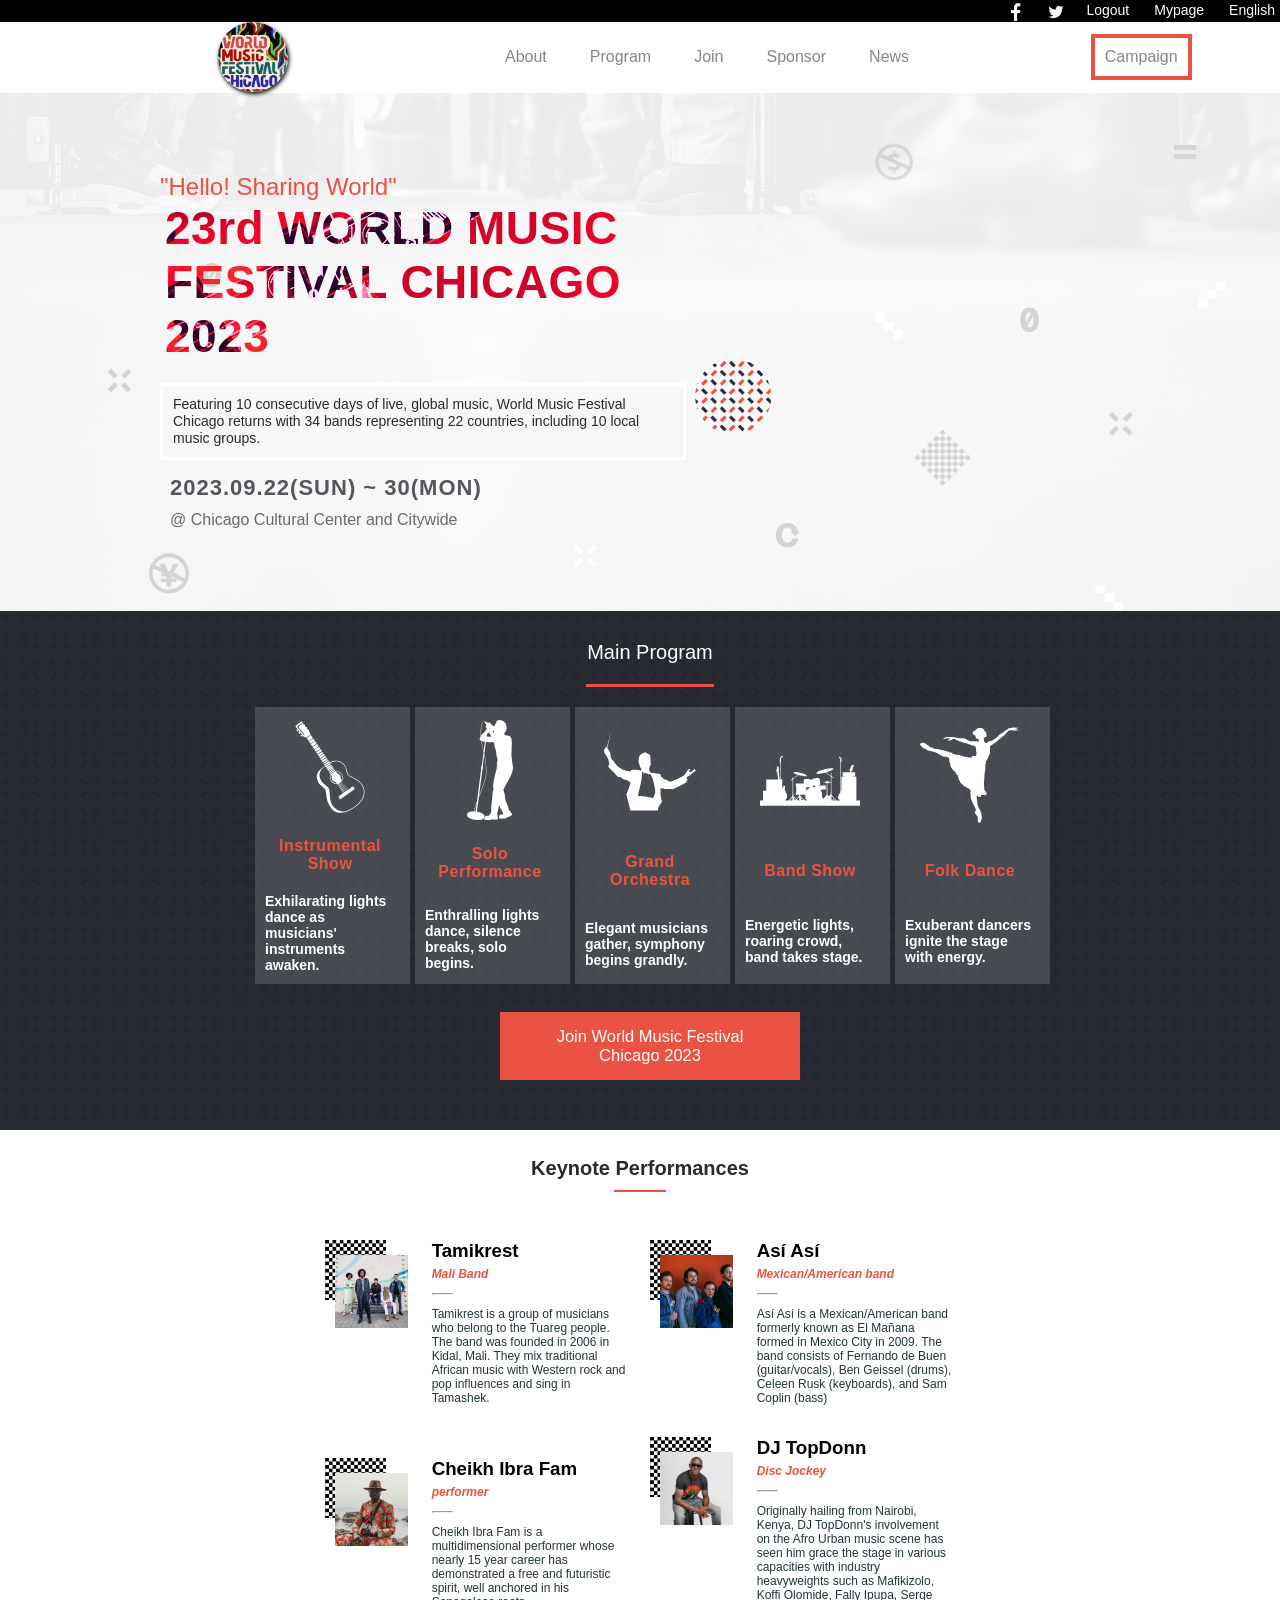
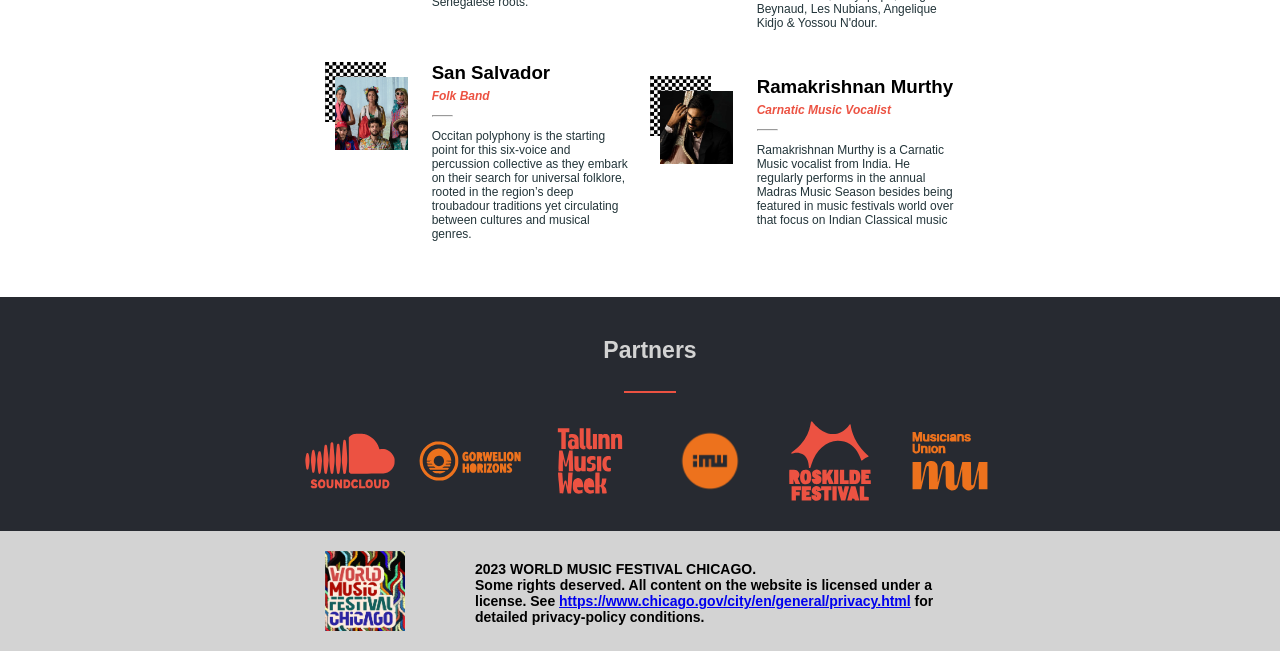
==== index.html @ 0992f4e1 "Update index.html" ====
<!DOCTYPE html>
<html>
<head>
    <meta charset='utf-8'>
    <meta http-equiv='X-UA-Compatible' content='IE=edge'>
    <title>WORLD MUSIC FESTIVAL CHICAGO 2023</title>
    <meta name='viewport' content='width=device-width, initial-scale=1'>
    <link rel = "icon" href ="./images/logo.png" type = "image/x-icon">
    <link rel='stylesheet' type='text/css' media='screen' href='styles/home-styles.css'>
    <link rel='stylesheet' type='text/css' media='screen' href='styles/desktop-styles.css'>
    <link rel="preconnect" href="https://fonts.googleapis.com">
    <link rel="preconnect" href="https://fonts.gstatic.com" crossorigin>
    <link href="https://fonts.googleapis.com/css2?family=Inter:wght@400;500;600;700;800&display=swap" rel="stylesheet">
    <link href="https://fonts.cdnfonts.com/css/cocogoose" rel="stylesheet">
</head>
<body>
    <header class="nav-container">
        <img src="./images/mobile_menu.png" class="nav-icon" alt="Nav-bar Hamburger">
        <div class="log">
            <ul>
                <li><a href="https://facebook.com"> <img src="images/facebook.png" alt=""></a></li>
                <li><a href="https://twitter.com"><img src="images/twitter.png" alt=""></a></li>
                <li><a href="#">Logout</a></li>
                <li><a href="#">Mypage</a></li>
                <li><a href="#">English</a></li>
            </ul>
        </div>
        <nav class="nav-bar">
            <a href="index.html"><img src="images/wmflogo.jpg" alt="logo"></a>
            <ul>
                <li><a href="about.html">About</a></li>
                <li><a href="#">Program</a></li>
                <li><a href="#">Join</a></li>
                <li><a href="#">Sponsor</a></li>
                <li><a href="#">News</a></li>
            </ul>
            <span class="campaign"><a href="#">Campaign</a></span>
        </nav>
    </header>
    <main>
        <section class="home">
            <div class="home-container">
                <h2>"Hello! Sharing World"</h2>
                <div class="headline-container">
                    <h1 class="home-headline">23rd WORLD MUSIC FESTIVAL CHICAGO 2023</h1>
                </div>
                <div class="details">
                    <p>Featuring 10 consecutive days of live, global music, World Music Festival Chicago returns with 34 bands representing 22 countries, including 10 local music groups.</p>
                </div>
                <div class="date">
                    <p> 2023.09.22(SUN) ~ 30(MON)</p>
                </div>
                <div class="place">
                    <p>@ Chicago Cultural Center and Citywide</p>
                </div>
            </div>
        </section>
        <section class="main-program">
            <h2>Main Program</h2>
            <img src="./images/separetor.png" class="separator" alt="">
            <div class="event-container">
                <div class="event">
                    <div class="event-details">
                        <img src="./images/instrumental.svg" alt="instrumental-1" class="event-icon">
                        <h4>Instrumental Show</h4>
                        <p>Exhilarating lights dance as musicians' instruments awaken.</p>
                    </div>
                </div>
                <div class="event">
                    <div class="event-details">
                        <img src="./images/solo.svg" alt="" class="event-icon">
                        <h4>Solo Performance</h4>
                        <p>Enthralling lights dance, silence breaks, solo begins.</p>
                    </div>
                </div>
                <div class="event">
                    <div class="event-details">
                        <img src="./images/conductor-1.svg" alt="" class="event-icon">
                        <h4>Grand Orchestra</h4>
                        <p>Elegant musicians gather, symphony begins grandly.</p>
                    </div>
                </div>
                <div class="event">
                    <div class="event-details">
                        <img src="./images/band.svg" alt="" class="event-icon">
                        <h4>Band Show</h4>
                        <p>Energetic lights, roaring crowd, band takes stage.</p>
                    </div>
                </div>
                <div class="event">
                    <div class="event-details">
                        <img src="./images/dance.svg" alt="" class="event-icon">
                        <h4>Folk Dance</h4>
                        <p>Exuberant dancers ignite the stage with energy.</p>
                    </div>
                </div>
            </div>
            <button class="join-btn">Join World Music Festival Chicago 2023</button>
        </section>
        <section class="feature">
            <h2 class="performers-title">Keynote Performances</h2>
            <hr class="underline">
            <div class="performer-container">  
            <div class="performer">
                    <div class="performer-photo-container">
                        <img src="./images/Tamikrest.jpg" alt="performer-photo" class="performer-img">
                    </div>
                    <div class="performer-text-container">   
                        <h3 class="performer-name">Tamikrest</h3>
                        <p class="performer-type">Mali Band</p>
                        <hr class="dash"> 
                        <p class="performer-intro">Tamikrest is a group of musicians who belong to the Tuareg people. The band was founded in 2006 in Kidal, Mali. They mix traditional African music with Western rock and pop influences and sing in Tamashek.</p>
                    </div> 
                </div>
              
            <div class="performer">
                    <div class="performer-photo-container">
                        <img src="./images/AsíAsí.jpg" alt="performer-photo" class="performer-img">
                    </div>
                    <div class="performer-text-container">   
                        <h3 class="performer-name">Así Así</h3>
                        <p class="performer-type">Mexican/American band</p>
                        <hr class="dash"> 
                        <p class="performer-intro">Así Así is a Mexican/American band formerly known as El Mañana formed in Mexico City in 2009. The band consists of Fernando de Buen (guitar/vocals), Ben Geissel (drums), Celeen Rusk (keyboards), and Sam Coplin (bass)</p>
                    </div> 
                </div>
              
            <div class="performer">
                    <div class="performer-photo-container">
                        <img src="./images/CheikhIbraFam.jpg" alt="performer-photo" class="performer-img">
                    </div>
                    <div class="performer-text-container">   
                        <h3 class="performer-name">Cheikh Ibra Fam</h3>
                        <p class="performer-type">performer</p>
                        <hr class="dash"> 
                        <p class="performer-intro">Cheikh Ibra Fam is a multidimensional performer whose nearly 15 year career has demonstrated a free and futuristic spirit, well anchored in his Senegalese roots.</p>
                    </div> 
                </div>
              
            <div class="performer">
                    <div class="performer-photo-container">
                        <img src="./images/topdonn.jpg" alt="performer-photo" class="performer-img">
                    </div>
                    <div class="performer-text-container">   
                        <h3 class="performer-name">DJ TopDonn</h3>
                        <p class="performer-type">Disc Jockey</p>
                        <hr class="dash"> 
                        <p class="performer-intro">Originally hailing from Nairobi, Kenya, DJ TopDonn's involvement on the Afro Urban music scene has seen him grace the stage in various capacities with industry heavyweights such as Mafikizolo, Koffi Olomide, Fally Ipupa, Serge Beynaud, Les Nubians, Angelique Kidjo & Yossou N'dour.</p>
                    </div> 
                </div>
              
            <div class="performer">
                    <div class="performer-photo-container">
                        <img src="./images/SanSalvador.jpg" alt="performer-photo" class="performer-img">
                    </div>
                    <div class="performer-text-container">   
                        <h3 class="performer-name">San Salvador</h3>
                        <p class="performer-type">Folk Band</p>
                        <hr class="dash"> 
                        <p class="performer-intro">Occitan polyphony is the starting point for this six-voice and percussion collective as they embark on their search for universal folklore, rooted in the region’s deep troubadour traditions yet circulating between cultures and musical genres. </p>
                    </div> 
                </div>
              
            <div class="performer">
                    <div class="performer-photo-container">
                        <img src="./images/rammurthy.jpg" alt="performer-photo" class="performer-img">
                    </div>
                    <div class="performer-text-container">   
                        <h3 class="performer-name">Ramakrishnan Murthy</h3>
                        <p class="performer-type">Carnatic Music Vocalist</p>
                        <hr class="dash"> 
                        <p class="performer-intro">Ramakrishnan Murthy is a Carnatic Music vocalist from India. He regularly performs in the annual Madras Music Season besides being featured in music festivals world over that focus on Indian Classical music</p>
                    </div> 
                </div>
            <div class="more-btn-container">
                <button class="moreBtn">More <span class="btnIcon">^</span> </button>
            </div>
        </div>
    </section>
    <section class="sponsers-sect">
        <h2 class="sponsers-title">Partners</h2>
        <img src="images/separetor.png" alt="underline" class="underline">
        <div class="sponsers-div">
            <img src="./images/soundcloud_logo.svg" alt="sponser-logo" class="sponser-logo">
            <img src="./images/gorwelionhorizons_logo.svg" alt="sponser-logo" class="sponser-logo">
            <img src="./images/tmw.svg" alt="sponser-logo" class="sponser-logo">
            <img src="./images/imw_logo.png" alt="sponser-logo" class="sponser-logo">
            <img src="./images/roskildefestival_logo.svg" alt="sponser-logo" class="sponser-logo">
            <img src="./images/themusiciansunion_logo.svg" alt="sponser-logo" class="sponser-logo">
            <!-- <img src="./images/wayoutwest_logo.svg" alt="sponser-logo" class="sponser-logo"> -->
        </div>
      </div>
    </section>
    </main>
    <footer>
        <div class="footer-container">
            <div class="footer-logo-container">
              <a href="index.html"><img src="./images/wmflogo.jpg" alt="logo" class="footer-logo"></a>
            </div>
            <div class="footer-details">2023 WORLD MUSIC FESTIVAL CHICAGO.
              <br>
              Some rights deserved. All content on the website is licensed under a license. See <span><a href="https://www.chicago.gov/city/en/general/privacy.html" class="privacy-link">https://www.chicago.gov/city/en/general/privacy.html</a></span> for detailed privacy-policy conditions.</div>
          </div>
        </div>
    </footer>
    <script src="main.js"></script>
</body>
</html>
---- styles/home-styles.css ----
body {
  background: none;
  margin: 0;
}

.nav-container {
  display: flex;
  flex-direction: column;
  background: none;
  height: 0;
}

.nav-container {
  display: none;
}

.nav-container ul {
  display: flex;
  list-style-type: none;
}

.nav-container ul a {
  color: black;
  text-decoration: none;
  margin-right: 5px;
}


.log {
  display: none;
}

.nav-icon {
  width: 33px;
  height: 29px;
  padding: 15px;
}

.home {
  color: #ec5242;
  padding-top: 80px;
  padding-left: 10px;
  background: url(../images/home-bg.jpg);
  background-repeat: no-repeat;
  background-size: cover;
  width: 100%;
  padding-right: 10px;
}

.home h2 {
  font-weight: lighter;
  margin: 0;
}

.headline-container {
  -webkit-background-clip: text;
  -webkit-text-fill-color: transparent;
  background-image: url(../images/textBg.jpg);
  width: 300px;
}

.home-headline {
  letter-spacing: 0.5px;
  font-size: 40px;
  font-weight: 900;
  margin: 0 0 10px 5px;
}

.details {
  color: #272a31;
  border: 3px solid white;
  padding: 10px;
  font-weight: 400;
  font-size: 12px;
  line-height: 17px;
  margin-top: 20px;
  width: 320px;
}

.details p {
  margin: 0;
}

.date {
  color: #272a31c8;
  font-weight: 900;
  font-size: 22px;
  margin: 15px 0 10px 10px;
  letter-spacing: 1px;
}

.date p {
  margin: 0;
}

.place {
  margin-left: 10px;
  color: #272a31af;
  height: 70px;
}

.place p {
  margin: 0;
}

.main-program {
  display: flex;
  flex-direction: column;
  align-items: center;
  width: 100%;
  color: #fff;
  padding: 0 10px;
  background-image: url(../images/cross.svg);
  background-size: 30px;
  background-color: #272a31;
}

.main-program h2 {
  font-size: 20px;
  font-weight: lighter;
  margin-top: 30px;
  margin-bottom: 20px;
}

.event-container {
  display: grid;
  grid-template-columns: repeat(1, minmax(350px, auto));
  grid-template-rows: repeat(5, 120px);
  row-gap: 10px;
}

.event {
  display: grid;
  grid-auto-flow: column;
  background-color: #ffffff27;
  padding: 10px;
  width: 95%;
  gap: 10px;
  height: 100px;
}

.separator {
  width: 10%;
  height: 3px;
  background: #ec5242;
  border: none;
  margin-bottom: 20px;
}

.event-details {
  display: grid;
  grid-template-columns: repeat(3, minmax(95px, auto));
  justify-items: center;
  align-items: center;
  text-align: center;
  gap: 20px;
}

.event h4 {
  color: #ec5242;
  font-weight: 900;
  margin: 0;
  letter-spacing: 0.5px;
}

.event p {
  text-align: left;
  margin: 0;
  font-size: 14px;
  font-weight: 600;
}

.event-icon {
  width: 100px;
  height: 100px;
}

.join-btn {
  width: 300px;
  height: 68px;
  display: flex;
  justify-content: center;
  align-items: center;
  background-color: #ec5242;
  margin-top: 35px;
  margin-bottom: 50px;
  padding: 20px 50px;
  font-size: 16.5px;
  color: #fff;
  border: none;
}

.feature {
  display: flex;
  flex-direction: column;
  align-items: center;
  justify-content: center;
  margin-top: 14px;
}

.feature h2 {
  margin: 10px 0 0 0;
}

.underline {
  width: 10%;
  height: 3px;
  background: #ec5242;
  border: none;
  margin: 12px 0;
}

.performer-container {
  display: flex;
  flex-direction: column;
  align-items: center;
  justify-content: center;
  margin-top: 30px;
}

.performers-title {
  color: #272a31;
  font-style: normal;
  font-weight: 600;
  font-size: 20px;
  line-height: 28px;
}

.performer {
  display: flex;
  justify-content: center;
  width: 90%;
  background-image: url(../images/blacknwhite.jpg);
  background-position-y: top;
  background-position-x: left;
  background-repeat: no-repeat;
  background-size: 20%;
  margin-bottom: 10px;
}

.performer-photo-container {
  display: flex;
  flex-direction: column;
  justify-content: center;
  align-items: center;
  width: 30%;
  height: 30%;
}

.performer-img {
  align-self: flex-start;
  box-sizing: border-box;
  padding-left: 10px;
  padding-top: 15px;
  width: 91%;
  max-width: 190px;
}

.performer-text-container {
  display: flex;
  flex-direction: column;
  justify-content: center;
  margin-left: 15px;
  width: 65%;
}

.performer-text-container h3 {
  margin: 0;
}

.performer-type {
  margin-top: 5px;
  font-size: 12px;
  font-weight: 700;
  color: #ec5242;
  font-style: italic;
}

.performer-intro {
  font-weight: normal;
  font-size: 12px;
  color: rgb(35, 53, 58);
}

.more-btn-container {
  display: flex;
  justify-content: center;
  width: 90%;
  margin-left: 20px;
  margin-bottom: 20px;
}

.moreBtn {
  font-size: 18px;
  font-weight: 700;
  width: 100%;
  max-width: 400px;
  padding: 12px 0;
  display: flex;
  justify-content: center;
  margin-top: 30px;
  align-items: center;
}

.btnIcon {
  color: #ec5242;
  padding-top: 5px;
  margin-left: 5px;
  transform: rotate(45deg);
  -webkit-transform: rotate(180deg);
  font-size: 27px;
}

.dash {
  margin: 0;
  width: 10%;
}

.sponsers-sect {
  display: none;
}

footer {
  display: none;
}



* {
  font-family: 'Lato', sans-serif;
}

@media screen and (min-width: 768px) {
  .sponsers-sect {
    display: block;
    width: 100%;
    background-color: #272a31;
    color: white;
    display: flex;
    flex-direction: column;
    align-items: center;
    justify-content: center;
    padding: 10px;
    margin-top: 34px;
  }
  
  .sponsers-title {
    text-align: center;
    margin-top: 30px;
    font-size: 23px;
    font-weight: 600;
    color: #d3d3d3;
  }
  
  .sponsers-div {
    display: flex;
    justify-content: center;
    flex-wrap: wrap;
  }
  
  .sponser-logo {
    width: 120px;
    height: 120px;
  }

  
  footer {
    display: block;
    width: 100%;
    height: 120px;
    background: #d3d3d3;
    padding-right: 20px;
  }

  .footer-logo-container {
    margin-right: 50px;
  }

  footer img {
    padding: 20px;
    width: 80px;
    height: 80px;
  }

  .footer-container {
    display: flex;
    justify-content: center;    
    align-items: center;
  }

  .footer-details {
    color: #000000;
    font-size: 14px;
    font-weight: 600;
    width: 500px;
  }
}

@media screen and (max-width: 768px) {
  .nav-container {
    display: block;
    visibility: hidden;
  }

  .nav-icon {
    visibility: visible;
  }
}
---- styles/desktop-styles.css ----
@media screen and (min-width: 768px) {
    body {
        overflow-x: hidden;
    }

    header img {
        display: none;
    }

    header .log img {
        display: block;
        width: 20px;
        height: 20px;
      }

    .log {
        display: flex;
        justify-content: right;
        height: 22px;
        background: black;
        color: white;
        width: 100%;
        padding-right: 20px;
    }

    .nav-container {
        display: block;
        width: 100%;
        height: 93px;
    }
    
    .nav-container .log ul {
        list-style-type: none;
        font-size: 14px;
        margin: 0;
        padding-top: 2px;
        gap: 20px;
    }
    
    .nav-container .log ul a {
        color: white;
        text-decoration: none;
        margin-right: 5px;
      }
    
    .campaign {
        display: flex;
        align-items: center;
        justify-content: center;
        border: 4px solid #ec5242;
        padding: 10px;
    }

    .campaign a {
        color: #868686;
        text-decoration: none;
    }

    header .nav-bar {
        display: flex;
        align-items: center;
        justify-content: space-around;
        font-size: 16px;
    }
    
    header .nav-bar ul  {
        gap: 38px;
    }
    
    header .nav-bar ul a {
        color: #868686;
    }

    header .nav-bar img {
        display: flex;
        margin-left: 130px;
        width: 70px;
        height: 70px;
        border-radius: 50%;
        box-shadow: 1px 2px 4px black;
    }  
    
    .home {
        color: #ec5242;
        background: url(../images/desktop-bg.png);
        background-repeat: no-repeat;
        background-size: cover;
        width: 100%;
        padding-right: 10px;
    }

    .home-headline {
        font-size: 46px;
    }

    .home-container {
        margin-left: 150px;
    }

    .headline-container {
        -webkit-background-clip: text;
        -webkit-text-fill-color: transparent;
        background-image: url(../images/textBg.jpg);
        width: 50%;
    }

    .details {
        font-size: 14px;
        width: 500px;
        background: #F7F7F8;
    }

    .place {
        margin-left: 10px;
        color: #272a31af;
        height: 100px;
    }

    .event-container {
        display: grid;
        grid-template-columns: repeat(5, minmax(120px, 1fr));
        grid-template-rows: repeat(1, 270px);
        column-gap: 10px;
    }

    .event {
        display: grid;
        grid-auto-flow: row;
        background-color: #ffffff27;
        padding: 10px;
        width: 90%;
        height: 95%;
    }

    .event-details {
        display: grid;
        grid-template-columns: repeat(1, 130px);
        justify-items: center;
        align-items: center;
        text-align: center;
        
    }

    .performer-container {
        display: flex;
        flex-direction: row;
        align-items: center;
        justify-content: center;
        margin-top: 30px;
        width: 65%;
        flex-wrap: wrap;
    }

    .performer {
        display: flex;
        justify-content: center;
        width: 305px;
        background-image: url(../images/blacknwhite.jpg);
        background-position-y: top;
        background-position-x: left;
        background-repeat: no-repeat;
        background-size: 20%;
        margin-bottom: 10px;
        margin: 10px;
    }

    .more-btn-container {
        display: none;
    }

    .underline {
        width: 4%;
        height: 2px;
        background: #ec5242;
        border: none;
        margin: 8px 0;
    }
}
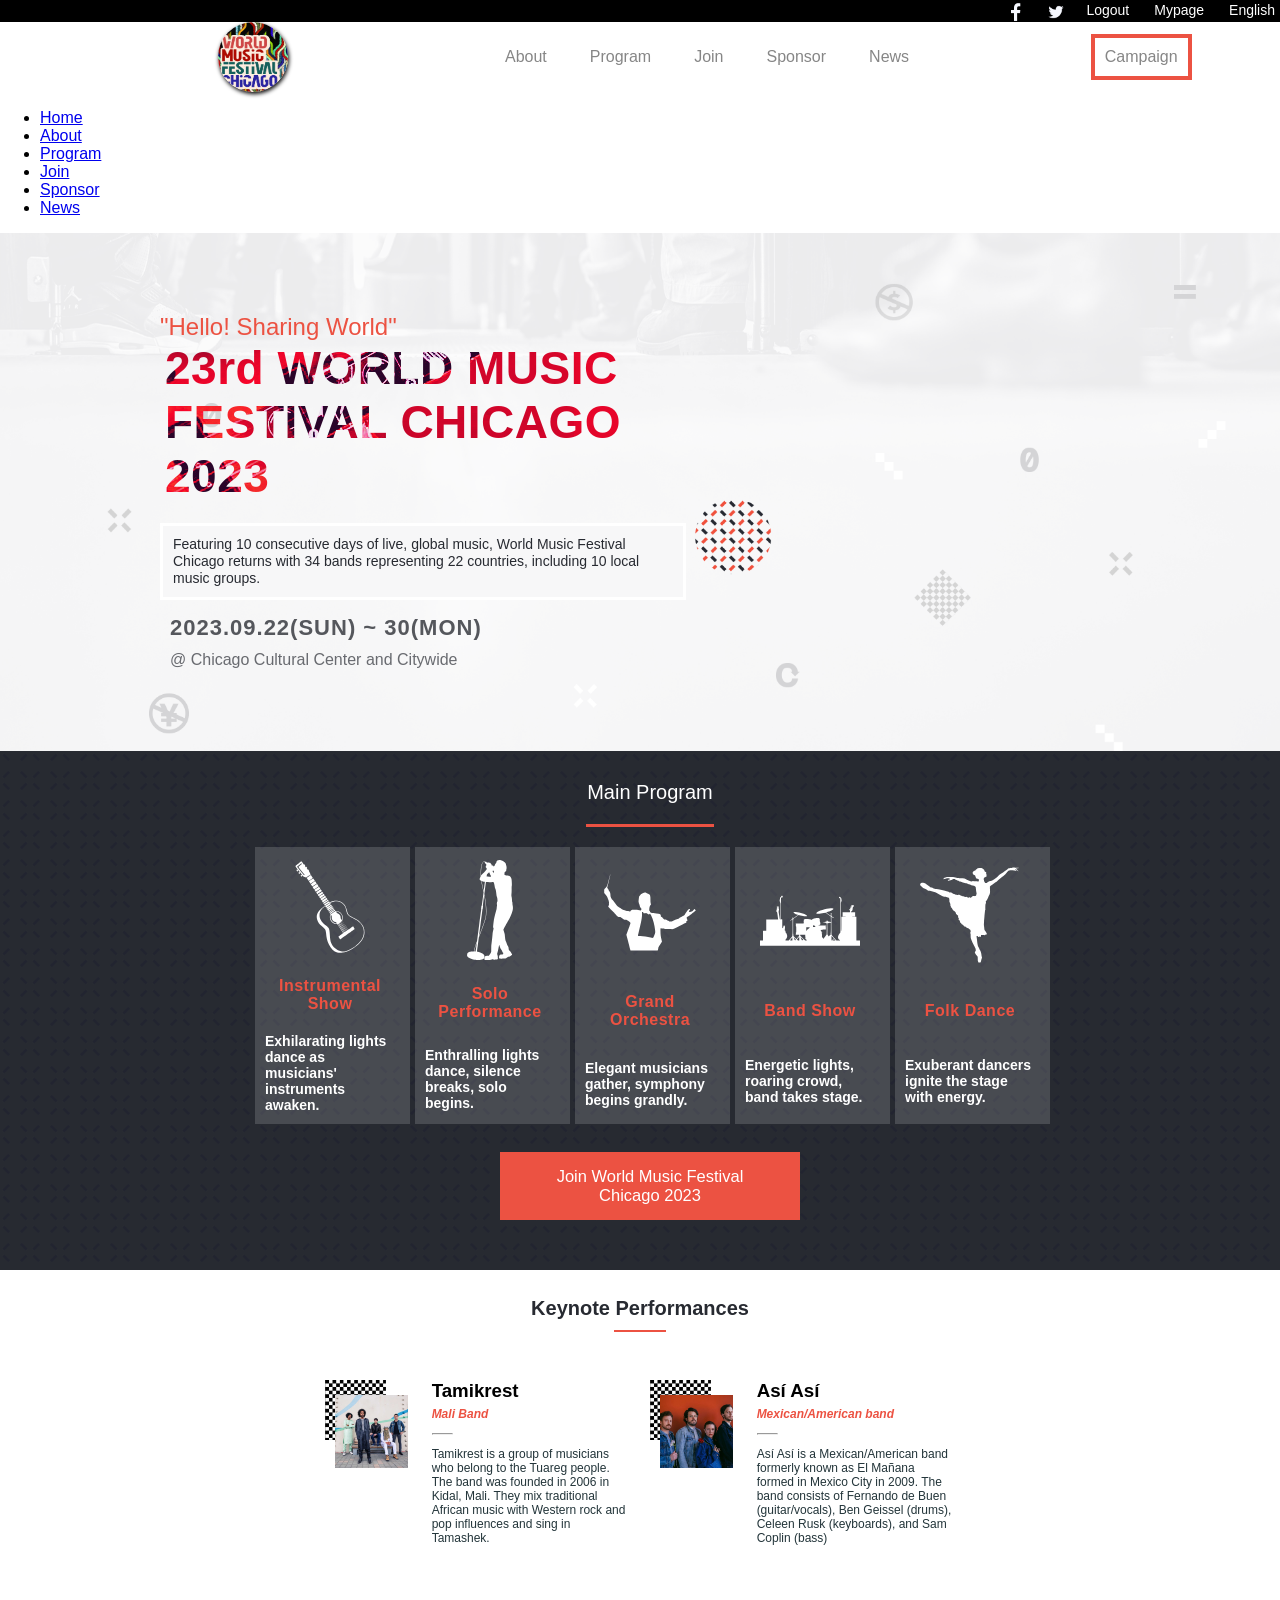
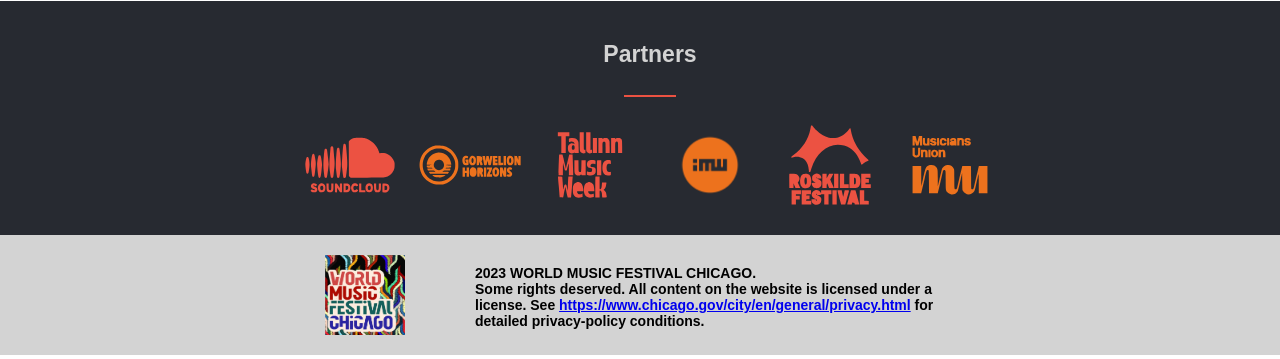
==== commit 6c51ebdf: "Update index.html" ====
--- a/index.html
+++ b/index.html
@@ -38,6 +38,21 @@
         </nav>
     </header>
     <main>
+        <div class="mobile-menu-container">
+            <div class="header-mobile">
+                <div class="cross"></div>
+                <nav class="nav-mobile">
+                    <ul>
+                        <li><a href="index.html">Home</a></li>
+                        <li><a href="about.html">About</a></li>
+                        <li><a href="#">Program</a></li>
+                        <li><a href="#">Join</a></li>
+                        <li><a href="#">Sponsor</a></li>
+                        <li><a href="#">News</a></li>
+                    </ul>
+                </nav>
+            </div>
+        </div>
         <section class="home">
             <div class="home-container">
                 <h2>"Hello! Sharing World"</h2>
@@ -191,7 +206,7 @@
         </div>
       </div>
     </section>
-    </main>
+</main>
     <footer>
         <div class="footer-container">
             <div class="footer-logo-container">
--- a/styles/home-styles.css
+++ b/styles/home-styles.css
@@ -275,6 +275,10 @@
   color: #ec5242;
   font-style: italic;
 }
+
+.performer-container .performer:nth-child(3), .performer:nth-child(4), .performer:nth-child(5), .performer:nth-child(6) {
+  display: none;
+} 
 
 .performer-intro {
   font-weight: normal;
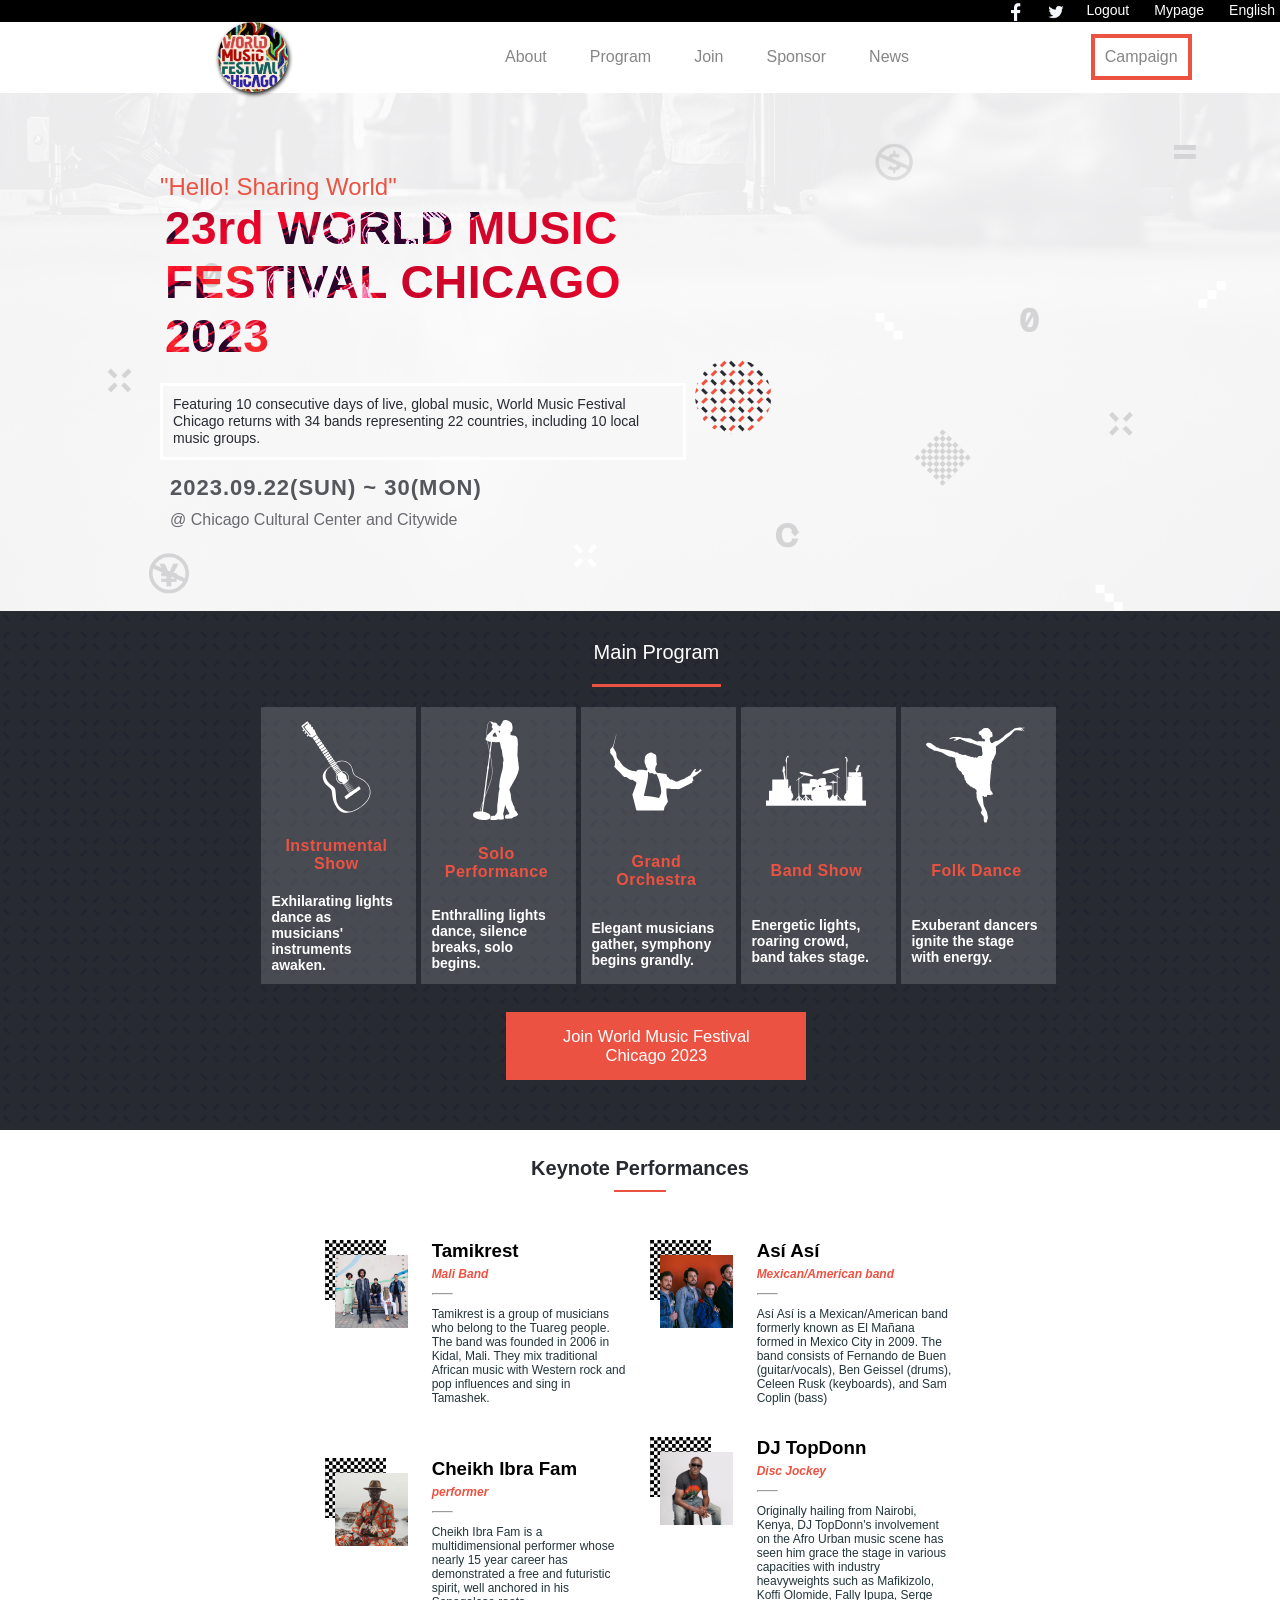
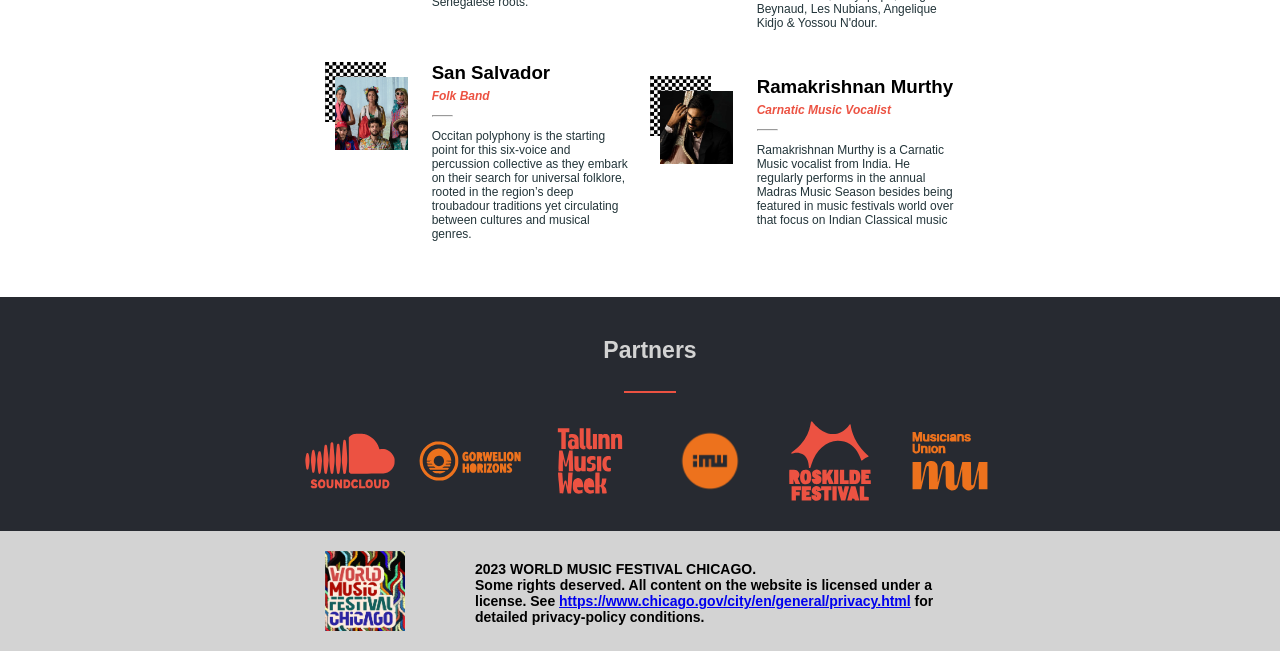
==== commit a26afb1f: "Update index.html" ====
--- a/index.html
+++ b/index.html
@@ -202,7 +202,6 @@
             <img src="./images/imw_logo.png" alt="sponser-logo" class="sponser-logo">
             <img src="./images/roskildefestival_logo.svg" alt="sponser-logo" class="sponser-logo">
             <img src="./images/themusiciansunion_logo.svg" alt="sponser-logo" class="sponser-logo">
-            <!-- <img src="./images/wayoutwest_logo.svg" alt="sponser-logo" class="sponser-logo"> -->
         </div>
       </div>
     </section>
--- a/styles/home-styles.css
+++ b/styles/home-styles.css
@@ -4,14 +4,11 @@
 }
 
 .nav-container {
+  display: none;
   display: flex;
   flex-direction: column;
   background: none;
   height: 0;
-}
-
-.nav-container {
-  display: none;
 }
 
 .nav-container ul {
@@ -24,7 +21,6 @@
   text-decoration: none;
   margin-right: 5px;
 }
-
 
 .log {
   display: none;
@@ -43,7 +39,7 @@
   background: url(../images/home-bg.jpg);
   background-repeat: no-repeat;
   background-size: cover;
-  width: 100%;
+  width: 101%;
   padding-right: 10px;
 }
 
@@ -107,7 +103,7 @@
   display: flex;
   flex-direction: column;
   align-items: center;
-  width: 100%;
+  width: 101%;
   color: #fff;
   padding: 0 10px;
   background-image: url(../images/cross.svg);
@@ -276,9 +272,21 @@
   font-style: italic;
 }
 
-.performer-container .performer:nth-child(3), .performer:nth-child(4), .performer:nth-child(5), .performer:nth-child(6) {
-  display: none;
-} 
+.performer-container .performer:nth-child(3) {
+  display: none;
+}
+
+.performer-container .performer:nth-child(4) {
+  display: none;
+}
+
+.performer-container .performer:nth-child(5) {
+  display: none;
+}
+
+.performer-container .performer:nth-child(6) {
+  display: none;
+}
 
 .performer-intro {
   font-weight: normal;
@@ -328,26 +336,73 @@
   display: none;
 }
 
-
+.nav-mobile {
+  margin-top: 30px;
+  padding: 5px;
+}
+
+.mobile-menu-container {
+  display: none;
+  position: fixed;
+  background-color: #ec5242;
+  width: 100%;
+  height: 100%;
+  overflow-y: hidden;
+}
+
+.mobile-menu {
+  position: fixed;
+  background-color: #272a31;
+  width: 100%;
+  height: 96%;
+  font-family: 'Lato', sans-serif;
+  font-style: normal;
+  font-weight: 600;
+  font-size: 32px;
+  line-height: 44px;
+  border-radius: 0 0 40px 40px;
+  overflow-y: hidden;
+}
+
+.mobile-menu li {
+  padding: 16px;
+  list-style-type: none;
+}
+
+.mobile-menu li a {
+  color: #fff;
+  text-decoration: none;
+}
+
+.cross {
+  display: none;
+  float: right;
+  background-image: url(../images/cancel-icon.png);
+  background-repeat: no-repeat;
+  background-size: contain;
+  background-position: top right;
+  width: 30px;
+  height: 30px;
+  margin: 40px;
+}
 
 * {
   font-family: 'Lato', sans-serif;
 }
 
-@media screen and (min-width: 768px) {
+@media screen and (min-width: 767px) {
   .sponsers-sect {
-    display: block;
+    display: flex;
     width: 100%;
     background-color: #272a31;
     color: white;
-    display: flex;
     flex-direction: column;
     align-items: center;
     justify-content: center;
     padding: 10px;
     margin-top: 34px;
   }
-  
+
   .sponsers-title {
     text-align: center;
     margin-top: 30px;
@@ -355,19 +410,18 @@
     font-weight: 600;
     color: #d3d3d3;
   }
-  
+
   .sponsers-div {
     display: flex;
     justify-content: center;
     flex-wrap: wrap;
   }
-  
+
   .sponser-logo {
     width: 120px;
     height: 120px;
   }
 
-  
   footer {
     display: block;
     width: 100%;
@@ -388,12 +442,12 @@
 
   .footer-container {
     display: flex;
-    justify-content: center;    
+    justify-content: center;
     align-items: center;
   }
 
   .footer-details {
-    color: #000000;
+    color: #000;
     font-size: 14px;
     font-weight: 600;
     width: 500px;
@@ -409,4 +463,4 @@
   .nav-icon {
     visibility: visible;
   }
-}+}
--- a/styles/desktop-styles.css
+++ b/styles/desktop-styles.css
@@ -1,178 +1,193 @@
-@media screen and (min-width: 768px) {
-    body {
-        overflow-x: hidden;
-    }
+@media screen and (min-width: 769px) {
+  body {
+    overflow-x: hidden;
+  }
 
-    header img {
-        display: none;
-    }
+  header img {
+    display: none;
+  }
 
-    header .log img {
-        display: block;
-        width: 20px;
-        height: 20px;
-      }
+  header .log img {
+    display: block;
+    width: 20px;
+    height: 20px;
+  }
 
-    .log {
-        display: flex;
-        justify-content: right;
-        height: 22px;
-        background: black;
-        color: white;
-        width: 100%;
-        padding-right: 20px;
-    }
+  .log {
+    display: flex;
+    justify-content: right;
+    height: 22px;
+    background: black;
+    color: white;
+    width: 100%;
+    padding-right: 20px;
+  }
 
-    .nav-container {
-        display: block;
-        width: 100%;
-        height: 93px;
-    }
-    
-    .nav-container .log ul {
-        list-style-type: none;
-        font-size: 14px;
-        margin: 0;
-        padding-top: 2px;
-        gap: 20px;
-    }
-    
-    .nav-container .log ul a {
-        color: white;
-        text-decoration: none;
-        margin-right: 5px;
-      }
-    
-    .campaign {
-        display: flex;
-        align-items: center;
-        justify-content: center;
-        border: 4px solid #ec5242;
-        padding: 10px;
-    }
+  header .nav-bar ul {
+    gap: 38px;
+  }
 
-    .campaign a {
-        color: #868686;
-        text-decoration: none;
-    }
+  .nav-container {
+    display: block;
+    width: 100%;
+    height: 93px;
+  }
 
-    header .nav-bar {
-        display: flex;
-        align-items: center;
-        justify-content: space-around;
-        font-size: 16px;
-    }
-    
-    header .nav-bar ul  {
-        gap: 38px;
-    }
-    
-    header .nav-bar ul a {
-        color: #868686;
-    }
+  .campaign a {
+    color: #868686;
+    text-decoration: none;
+  }
 
-    header .nav-bar img {
-        display: flex;
-        margin-left: 130px;
-        width: 70px;
-        height: 70px;
-        border-radius: 50%;
-        box-shadow: 1px 2px 4px black;
-    }  
-    
-    .home {
-        color: #ec5242;
-        background: url(../images/desktop-bg.png);
-        background-repeat: no-repeat;
-        background-size: cover;
-        width: 100%;
-        padding-right: 10px;
-    }
+  header .nav-bar ul a {
+    color: #868686;
+  }
 
-    .home-headline {
-        font-size: 46px;
-    }
+  .nav-container .log ul {
+    list-style-type: none;
+    font-size: 14px;
+    margin: 0;
+    padding-top: 2px;
+    gap: 20px;
+  }
 
-    .home-container {
-        margin-left: 150px;
-    }
+  .nav-container .log ul a {
+    color: white;
+    text-decoration: none;
+    margin-right: 5px;
+  }
 
-    .headline-container {
-        -webkit-background-clip: text;
-        -webkit-text-fill-color: transparent;
-        background-image: url(../images/textBg.jpg);
-        width: 50%;
-    }
+  .campaign {
+    display: flex;
+    align-items: center;
+    justify-content: center;
+    border: 4px solid #ec5242;
+    padding: 10px;
+  }
 
-    .details {
-        font-size: 14px;
-        width: 500px;
-        background: #F7F7F8;
-    }
+  header .nav-bar {
+    display: flex;
+    align-items: center;
+    justify-content: space-around;
+    font-size: 16px;
+  }
 
-    .place {
-        margin-left: 10px;
-        color: #272a31af;
-        height: 100px;
-    }
+  header .nav-bar img {
+    display: flex;
+    margin-left: 130px;
+    width: 70px;
+    height: 70px;
+    border-radius: 50%;
+    box-shadow: 1px 2px 4px black;
+  }
 
-    .event-container {
-        display: grid;
-        grid-template-columns: repeat(5, minmax(120px, 1fr));
-        grid-template-rows: repeat(1, 270px);
-        column-gap: 10px;
-    }
+  .home {
+    color: #ec5242;
+    background: url(../images/desktop-bg.png);
+    background-repeat: no-repeat;
+    background-size: cover;
+    width: 100%;
+    padding-right: 10px;
+  }
 
-    .event {
-        display: grid;
-        grid-auto-flow: row;
-        background-color: #ffffff27;
-        padding: 10px;
-        width: 90%;
-        height: 95%;
-    }
+  .home-headline {
+    font-size: 46px;
+  }
 
-    .event-details {
-        display: grid;
-        grid-template-columns: repeat(1, 130px);
-        justify-items: center;
-        align-items: center;
-        text-align: center;
-        
-    }
+  .home-container {
+    margin-left: 150px;
+  }
 
-    .performer-container {
-        display: flex;
-        flex-direction: row;
-        align-items: center;
-        justify-content: center;
-        margin-top: 30px;
-        width: 65%;
-        flex-wrap: wrap;
-    }
+  .headline-container {
+    -webkit-background-clip: text;
+    -webkit-text-fill-color: transparent;
+    background-image: url(../images/textBg.jpg);
+    width: 50%;
+  }
 
-    .performer {
-        display: flex;
-        justify-content: center;
-        width: 305px;
-        background-image: url(../images/blacknwhite.jpg);
-        background-position-y: top;
-        background-position-x: left;
-        background-repeat: no-repeat;
-        background-size: 20%;
-        margin-bottom: 10px;
-        margin: 10px;
-    }
+  .details {
+    font-size: 14px;
+    width: 500px;
+    background: #f7f7f8;
+  }
 
-    .more-btn-container {
-        display: none;
-    }
+  .place {
+    margin-left: 10px;
+    color: #272a31af;
+    height: 100px;
+  }
 
-    .underline {
-        width: 4%;
-        height: 2px;
-        background: #ec5242;
-        border: none;
-        margin: 8px 0;
-    }
-}+  .event-container {
+    display: grid;
+    grid-template-columns: repeat(5, minmax(120px, 1fr));
+    grid-template-rows: repeat(1, 270px);
+    column-gap: 10px;
+  }
+
+  .event {
+    display: grid;
+    grid-auto-flow: row;
+    background-color: #ffffff27;
+    padding: 10px;
+    width: 90%;
+    height: 95%;
+  }
+
+  .event-details {
+    display: grid;
+    grid-template-columns: repeat(1, 130px);
+    justify-items: center;
+    align-items: center;
+    text-align: center;
+  }
+
+  .performer-container {
+    display: flex;
+    flex-direction: row;
+    align-items: center;
+    justify-content: center;
+    margin-top: 30px;
+    width: 65%;
+    flex-wrap: wrap;
+  }
+
+  .performer {
+    display: flex;
+    justify-content: center;
+    width: 305px;
+    background-image: url(../images/blacknwhite.jpg);
+    background-position-y: top;
+    background-position-x: left;
+    background-repeat: no-repeat;
+    background-size: 20%;
+    margin: 10px;
+    margin-bottom: 10px;
+  }
+
+  .performer-container .performer:nth-child(3) {
+    display: flex;
+  }
+  
+  .performer-container .performer:nth-child(4) {
+    display: flex;
+  }
+  
+  .performer-container .performer:nth-child(5) {
+    display: flex;
+  }
+  
+  .performer-container .performer:nth-child(6) {
+    display: flex;
+  }
+
+  .more-btn-container {
+    display: none;
+  }
+
+  .underline {
+    width: 4%;
+    height: 2px;
+    background: #ec5242;
+    border: none;
+    margin: 8px 0;
+  }
+}
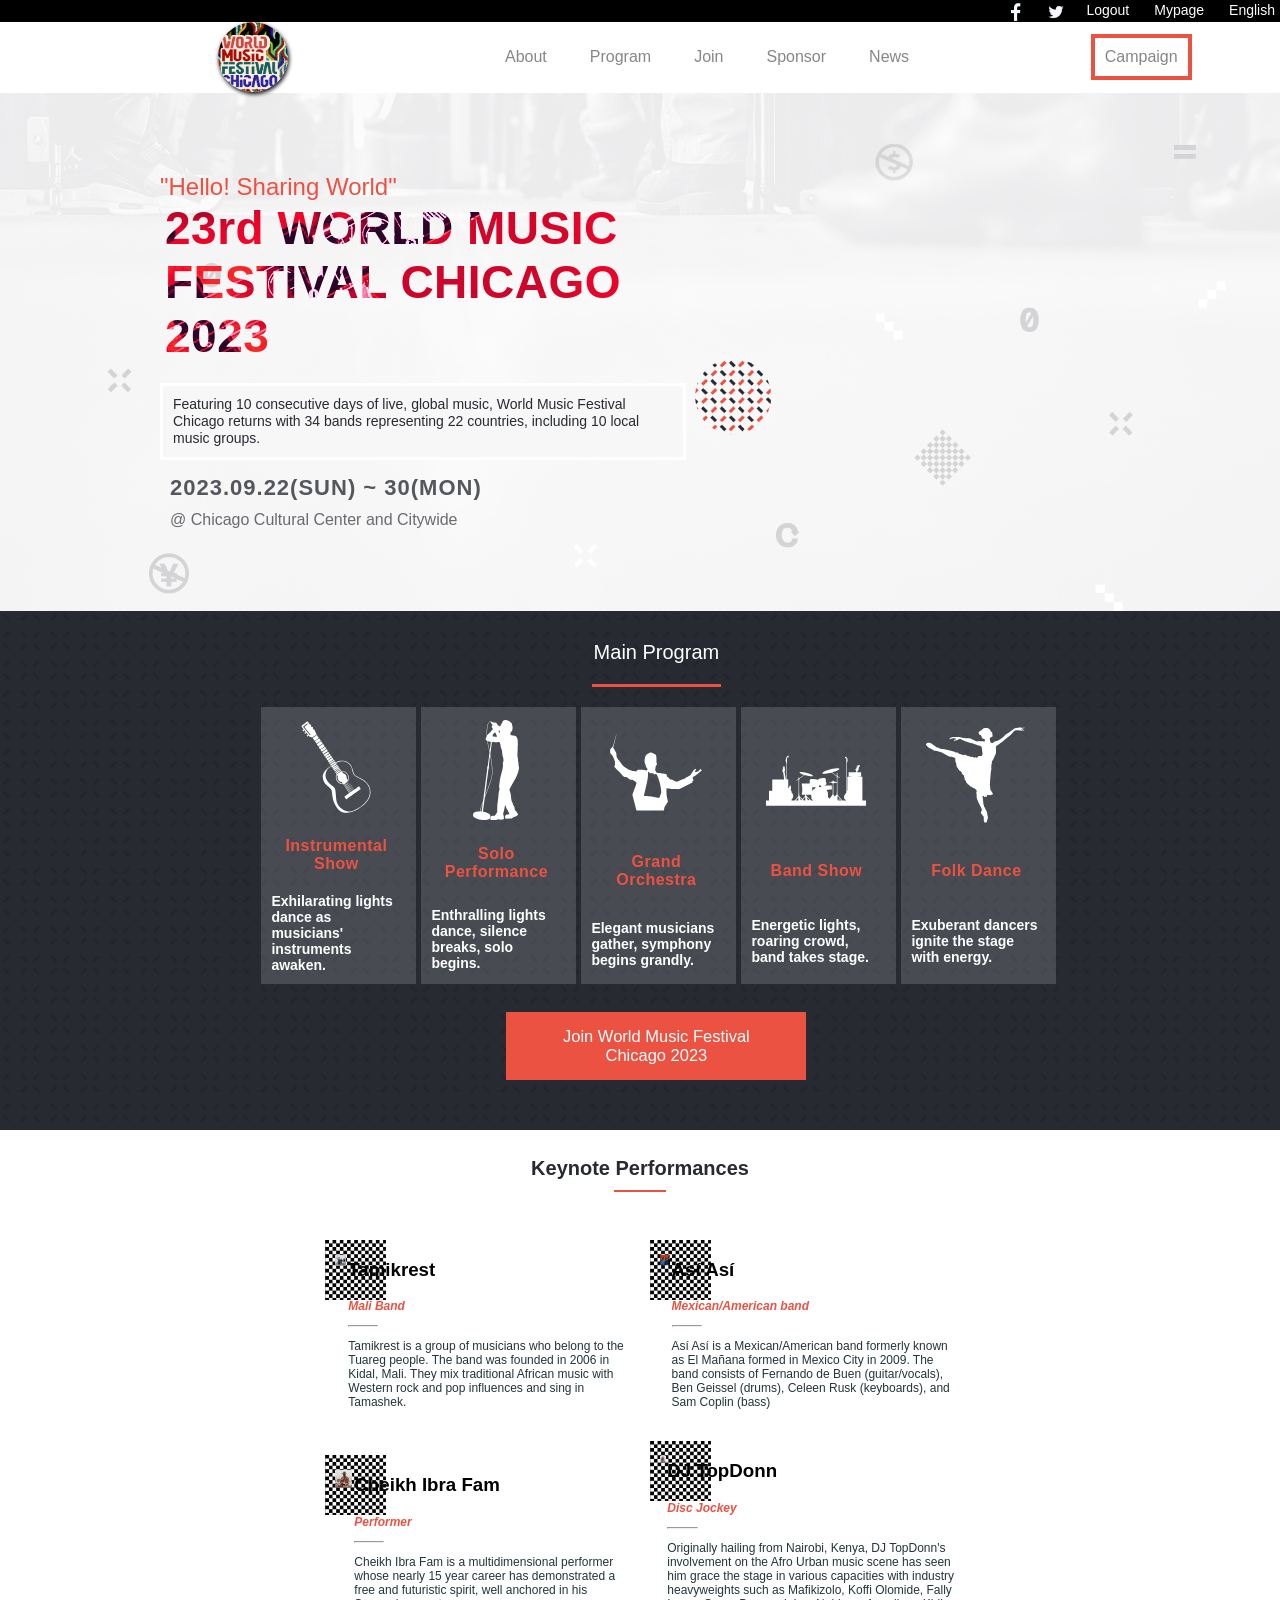
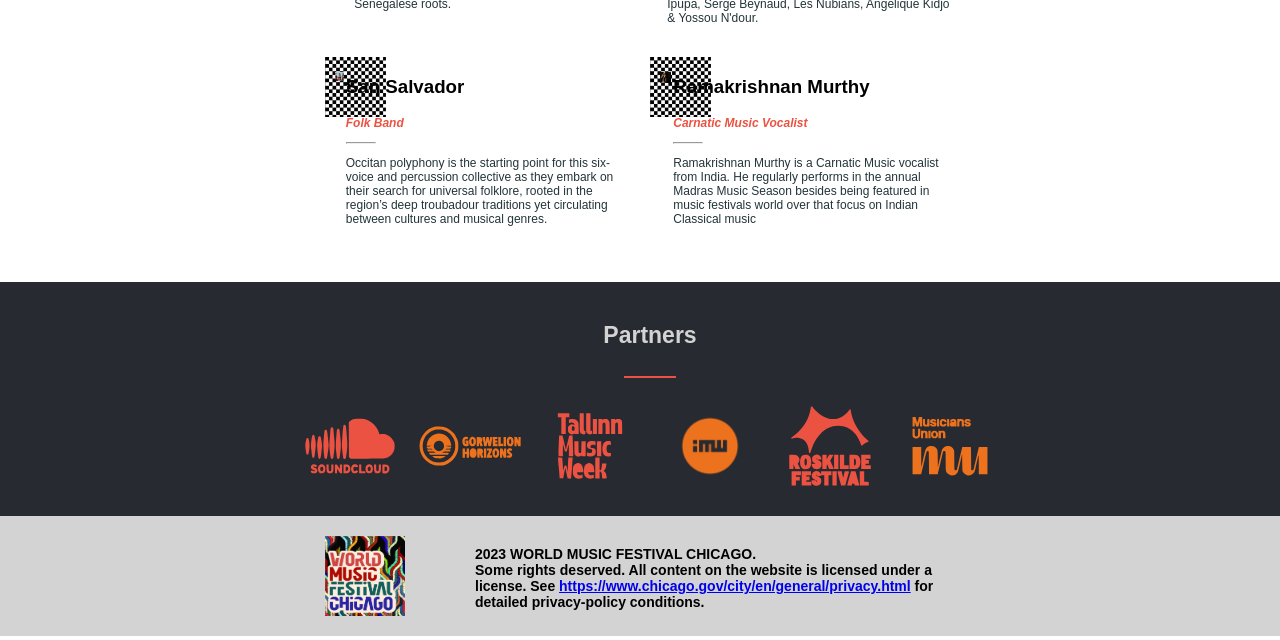
==== commit 69a186ab: "Update index.html" ====
--- a/index.html
+++ b/index.html
@@ -120,7 +120,7 @@
                     <div class="performer-photo-container">
                         <img src="./images/Tamikrest.jpg" alt="performer-photo" class="performer-img">
                     </div>
-                    <div class="performer-text-container">   
+                    <div class="performer-details">   
                         <h3 class="performer-name">Tamikrest</h3>
                         <p class="performer-type">Mali Band</p>
                         <hr class="dash"> 
@@ -132,7 +132,7 @@
                     <div class="performer-photo-container">
                         <img src="./images/AsíAsí.jpg" alt="performer-photo" class="performer-img">
                     </div>
-                    <div class="performer-text-container">   
+                    <div class="performer-details">   
                         <h3 class="performer-name">Así Así</h3>
                         <p class="performer-type">Mexican/American band</p>
                         <hr class="dash"> 
@@ -144,9 +144,9 @@
                     <div class="performer-photo-container">
                         <img src="./images/CheikhIbraFam.jpg" alt="performer-photo" class="performer-img">
                     </div>
-                    <div class="performer-text-container">   
+                    <div class="performer-details">   
                         <h3 class="performer-name">Cheikh Ibra Fam</h3>
-                        <p class="performer-type">performer</p>
+                        <p class="performer-type">Performer</p>
                         <hr class="dash"> 
                         <p class="performer-intro">Cheikh Ibra Fam is a multidimensional performer whose nearly 15 year career has demonstrated a free and futuristic spirit, well anchored in his Senegalese roots.</p>
                     </div> 
@@ -156,7 +156,7 @@
                     <div class="performer-photo-container">
                         <img src="./images/topdonn.jpg" alt="performer-photo" class="performer-img">
                     </div>
-                    <div class="performer-text-container">   
+                    <div class="performer-details">   
                         <h3 class="performer-name">DJ TopDonn</h3>
                         <p class="performer-type">Disc Jockey</p>
                         <hr class="dash"> 
@@ -168,11 +168,11 @@
                     <div class="performer-photo-container">
                         <img src="./images/SanSalvador.jpg" alt="performer-photo" class="performer-img">
                     </div>
-                    <div class="performer-text-container">   
+                    <div class="performer-details">   
                         <h3 class="performer-name">San Salvador</h3>
                         <p class="performer-type">Folk Band</p>
                         <hr class="dash"> 
-                        <p class="performer-intro">Occitan polyphony is the starting point for this six-voice and percussion collective as they embark on their search for universal folklore, rooted in the region’s deep troubadour traditions yet circulating between cultures and musical genres. </p>
+                        <p class="performer-intro">Occitan polyphony is the starting point for this six-voice and percussion collective as they embark on their search for universal folklore, rooted in the region’s deep troubadour traditions yet circulating between cultures and musical genres.</p>
                     </div> 
                 </div>
               
@@ -180,7 +180,7 @@
                     <div class="performer-photo-container">
                         <img src="./images/rammurthy.jpg" alt="performer-photo" class="performer-img">
                     </div>
-                    <div class="performer-text-container">   
+                    <div class="performer-details">   
                         <h3 class="performer-name">Ramakrishnan Murthy</h3>
                         <p class="performer-type">Carnatic Music Vocalist</p>
                         <hr class="dash"> 
--- a/styles/desktop-styles.css
+++ b/styles/desktop-styles.css
@@ -166,15 +166,15 @@
   .performer-container .performer:nth-child(3) {
     display: flex;
   }
-  
+
   .performer-container .performer:nth-child(4) {
     display: flex;
   }
-  
+
   .performer-container .performer:nth-child(5) {
     display: flex;
   }
-  
+
   .performer-container .performer:nth-child(6) {
     display: flex;
   }
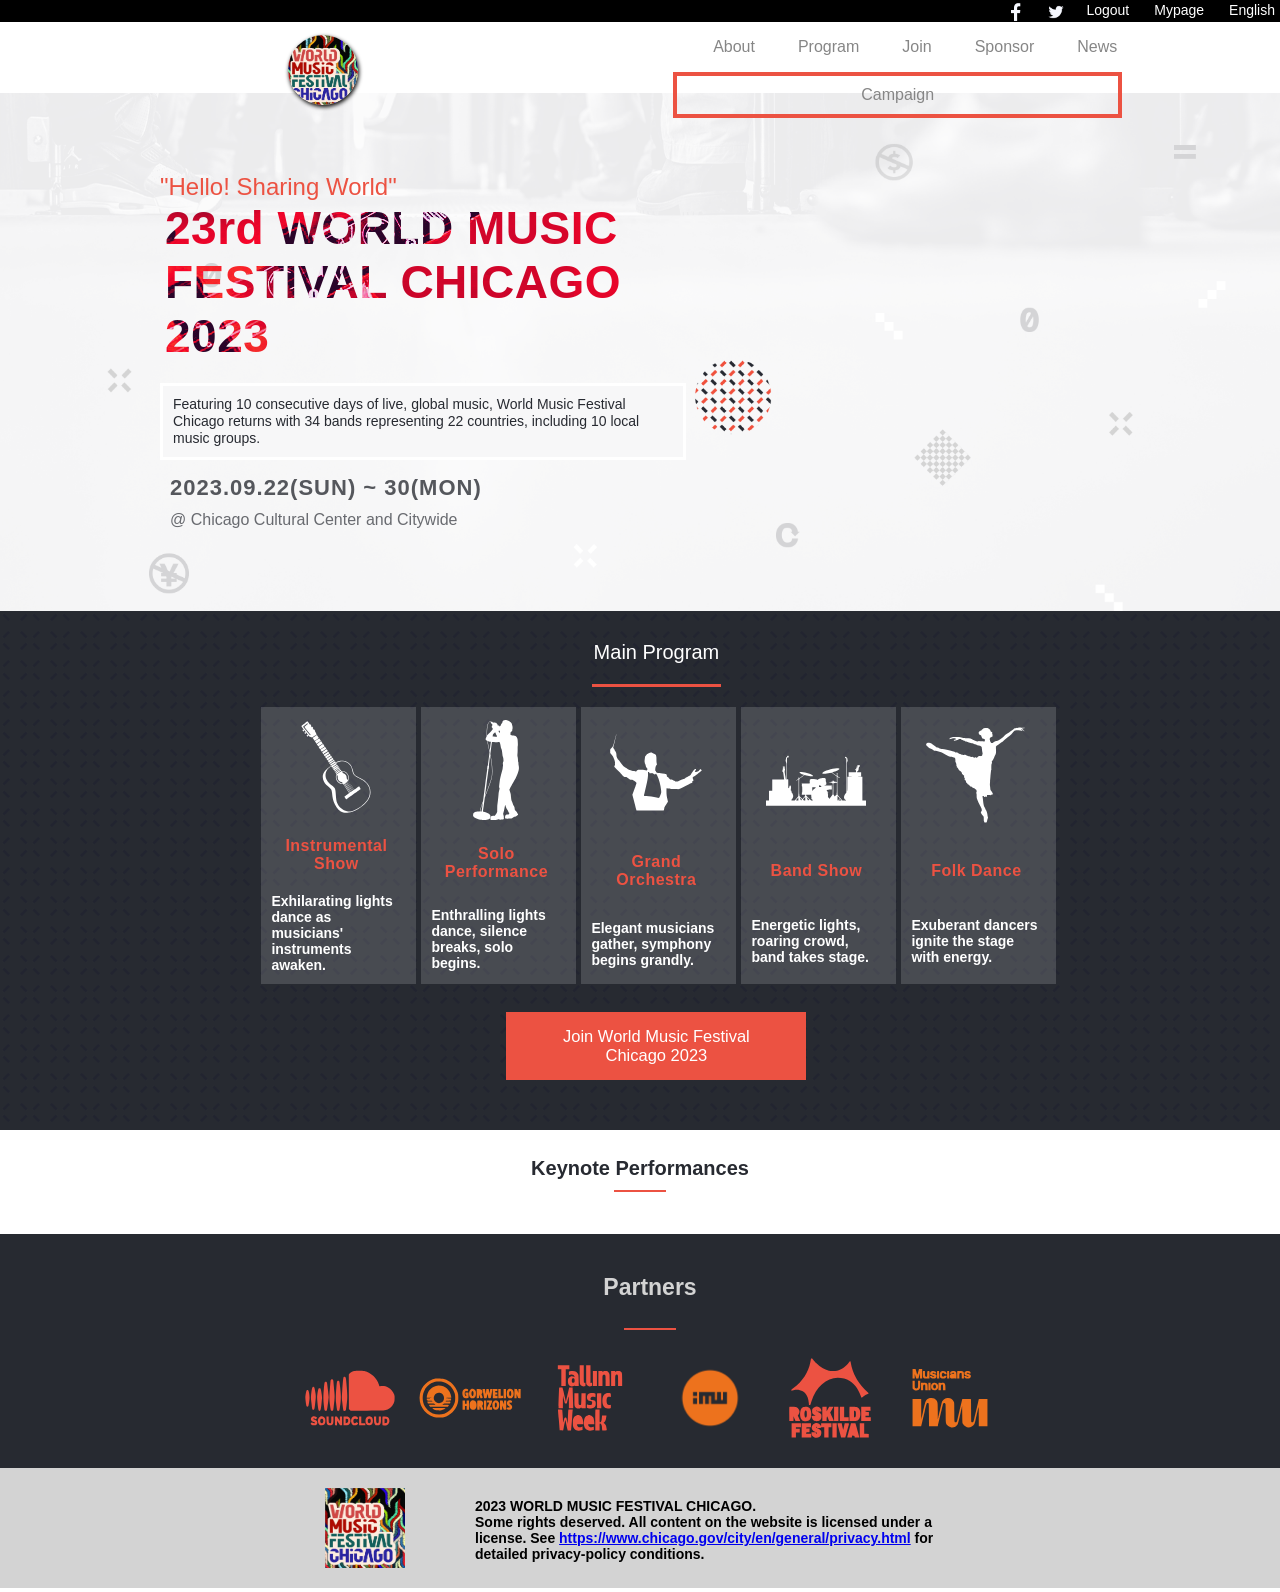
==== commit 4b6b1d76: "Update index.html" ====
--- a/index.html
+++ b/index.html
@@ -17,25 +17,30 @@
     <header class="nav-container">
         <img src="./images/mobile_menu.png" class="nav-icon" alt="Nav-bar Hamburger">
         <div class="log">
-            <ul>
-                <li><a href="https://facebook.com"> <img src="images/facebook.png" alt=""></a></li>
-                <li><a href="https://twitter.com"><img src="images/twitter.png" alt=""></a></li>
-                <li><a href="#">Logout</a></li>
-                <li><a href="#">Mypage</a></li>
-                <li><a href="#">English</a></li>
-            </ul>
-        </div>
-        <nav class="nav-bar">
-            <a href="index.html"><img src="images/wmflogo.jpg" alt="logo"></a>
-            <ul>
-                <li><a href="about.html">About</a></li>
-                <li><a href="#">Program</a></li>
-                <li><a href="#">Join</a></li>
-                <li><a href="#">Sponsor</a></li>
-                <li><a href="#">News</a></li>
-            </ul>
-            <span class="campaign"><a href="#">Campaign</a></span>
-        </nav>
+            <span></span>
+            <div class="log-link-container">     
+                <ul>
+                    <li><a href="https://facebook.com"> <img src="images/facebook.png" alt=""></a></li>
+                    <li><a href="https://twitter.com"><img src="images/twitter.png" alt=""></a></li>
+                    <li><a href="#">Logout</a></li>
+                    <li><a href="#">Mypage</a></li>
+                    <li><a href="#">English</a></li>
+                </ul>
+            </div>
+                </div>
+                <nav class="nav-bar">
+                    <a href="index.html"><img src="images/wmflogo.jpg" alt="logo"></a>
+                    <div class="nav-link-container">
+                        <ul>
+                            <li><a href="about.html">About</a></li>
+                            <li><a href="#">Program</a></li>
+                            <li><a href="#">Join</a></li>
+                            <li><a href="#">Sponsor</a></li>
+                            <li><a href="#">News</a></li>
+                        </ul>
+                            <span class="campaign"><a href="#">Campaign</a></span>
+                    </div>
+                        </nav>
     </header>
     <main>
         <div class="mobile-menu-container">
@@ -115,82 +120,6 @@
         <section class="feature">
             <h2 class="performers-title">Keynote Performances</h2>
             <hr class="underline">
-            <div class="performer-container">  
-            <div class="performer">
-                    <div class="performer-photo-container">
-                        <img src="./images/Tamikrest.jpg" alt="performer-photo" class="performer-img">
-                    </div>
-                    <div class="performer-details">   
-                        <h3 class="performer-name">Tamikrest</h3>
-                        <p class="performer-type">Mali Band</p>
-                        <hr class="dash"> 
-                        <p class="performer-intro">Tamikrest is a group of musicians who belong to the Tuareg people. The band was founded in 2006 in Kidal, Mali. They mix traditional African music with Western rock and pop influences and sing in Tamashek.</p>
-                    </div> 
-                </div>
-              
-            <div class="performer">
-                    <div class="performer-photo-container">
-                        <img src="./images/AsíAsí.jpg" alt="performer-photo" class="performer-img">
-                    </div>
-                    <div class="performer-details">   
-                        <h3 class="performer-name">Así Así</h3>
-                        <p class="performer-type">Mexican/American band</p>
-                        <hr class="dash"> 
-                        <p class="performer-intro">Así Así is a Mexican/American band formerly known as El Mañana formed in Mexico City in 2009. The band consists of Fernando de Buen (guitar/vocals), Ben Geissel (drums), Celeen Rusk (keyboards), and Sam Coplin (bass)</p>
-                    </div> 
-                </div>
-              
-            <div class="performer">
-                    <div class="performer-photo-container">
-                        <img src="./images/CheikhIbraFam.jpg" alt="performer-photo" class="performer-img">
-                    </div>
-                    <div class="performer-details">   
-                        <h3 class="performer-name">Cheikh Ibra Fam</h3>
-                        <p class="performer-type">Performer</p>
-                        <hr class="dash"> 
-                        <p class="performer-intro">Cheikh Ibra Fam is a multidimensional performer whose nearly 15 year career has demonstrated a free and futuristic spirit, well anchored in his Senegalese roots.</p>
-                    </div> 
-                </div>
-              
-            <div class="performer">
-                    <div class="performer-photo-container">
-                        <img src="./images/topdonn.jpg" alt="performer-photo" class="performer-img">
-                    </div>
-                    <div class="performer-details">   
-                        <h3 class="performer-name">DJ TopDonn</h3>
-                        <p class="performer-type">Disc Jockey</p>
-                        <hr class="dash"> 
-                        <p class="performer-intro">Originally hailing from Nairobi, Kenya, DJ TopDonn's involvement on the Afro Urban music scene has seen him grace the stage in various capacities with industry heavyweights such as Mafikizolo, Koffi Olomide, Fally Ipupa, Serge Beynaud, Les Nubians, Angelique Kidjo & Yossou N'dour.</p>
-                    </div> 
-                </div>
-              
-            <div class="performer">
-                    <div class="performer-photo-container">
-                        <img src="./images/SanSalvador.jpg" alt="performer-photo" class="performer-img">
-                    </div>
-                    <div class="performer-details">   
-                        <h3 class="performer-name">San Salvador</h3>
-                        <p class="performer-type">Folk Band</p>
-                        <hr class="dash"> 
-                        <p class="performer-intro">Occitan polyphony is the starting point for this six-voice and percussion collective as they embark on their search for universal folklore, rooted in the region’s deep troubadour traditions yet circulating between cultures and musical genres.</p>
-                    </div> 
-                </div>
-              
-            <div class="performer">
-                    <div class="performer-photo-container">
-                        <img src="./images/rammurthy.jpg" alt="performer-photo" class="performer-img">
-                    </div>
-                    <div class="performer-details">   
-                        <h3 class="performer-name">Ramakrishnan Murthy</h3>
-                        <p class="performer-type">Carnatic Music Vocalist</p>
-                        <hr class="dash"> 
-                        <p class="performer-intro">Ramakrishnan Murthy is a Carnatic Music vocalist from India. He regularly performs in the annual Madras Music Season besides being featured in music festivals world over that focus on Indian Classical music</p>
-                    </div> 
-                </div>
-            <div class="more-btn-container">
-                <button class="moreBtn">More <span class="btnIcon">^</span> </button>
-            </div>
-        </div>
     </section>
     <section class="sponsers-sect">
         <h2 class="sponsers-title">Partners</h2>
--- a/styles/home-styles.css
+++ b/styles/home-styles.css
@@ -252,7 +252,7 @@
   max-width: 190px;
 }
 
-.performer-text-container {
+.performer-details {
   display: flex;
   flex-direction: column;
   justify-content: center;
@@ -260,7 +260,7 @@
   width: 65%;
 }
 
-.performer-text-container h3 {
+.performer-details h3 {
   margin: 0;
 }
 
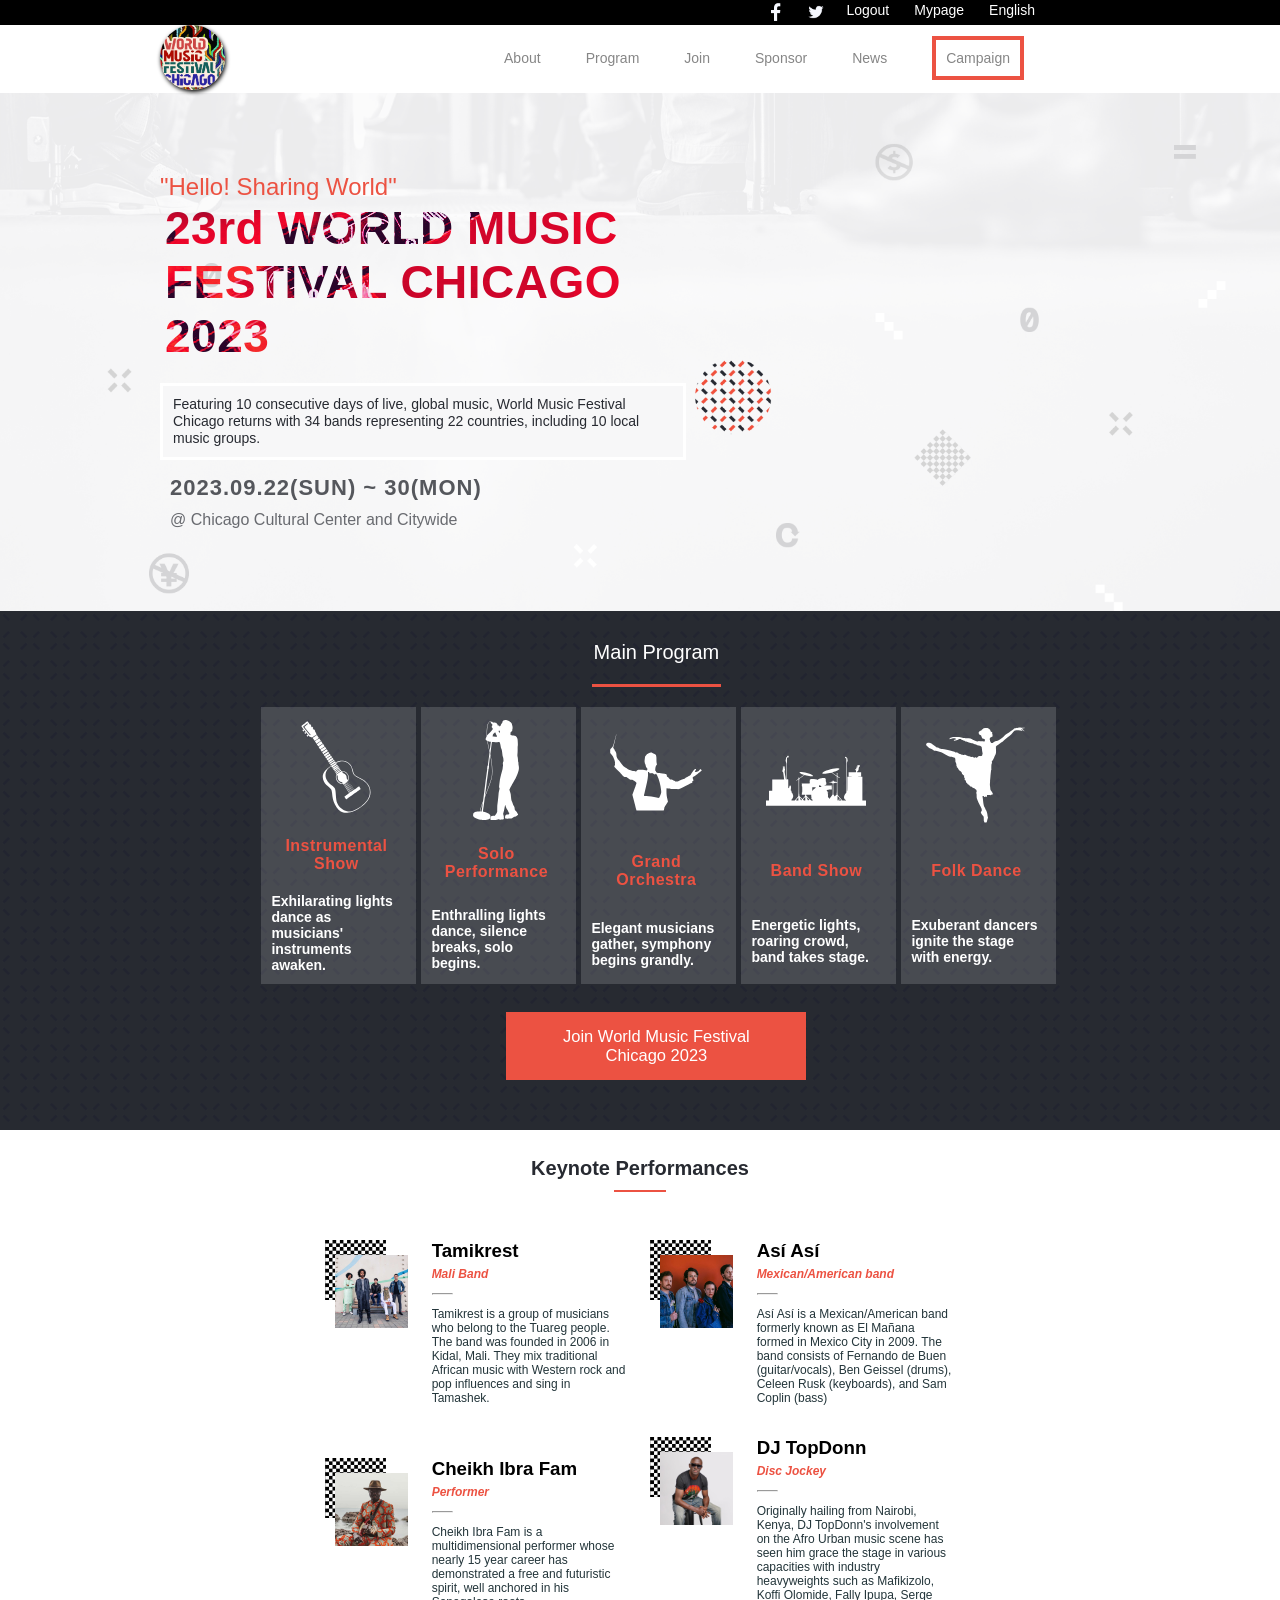
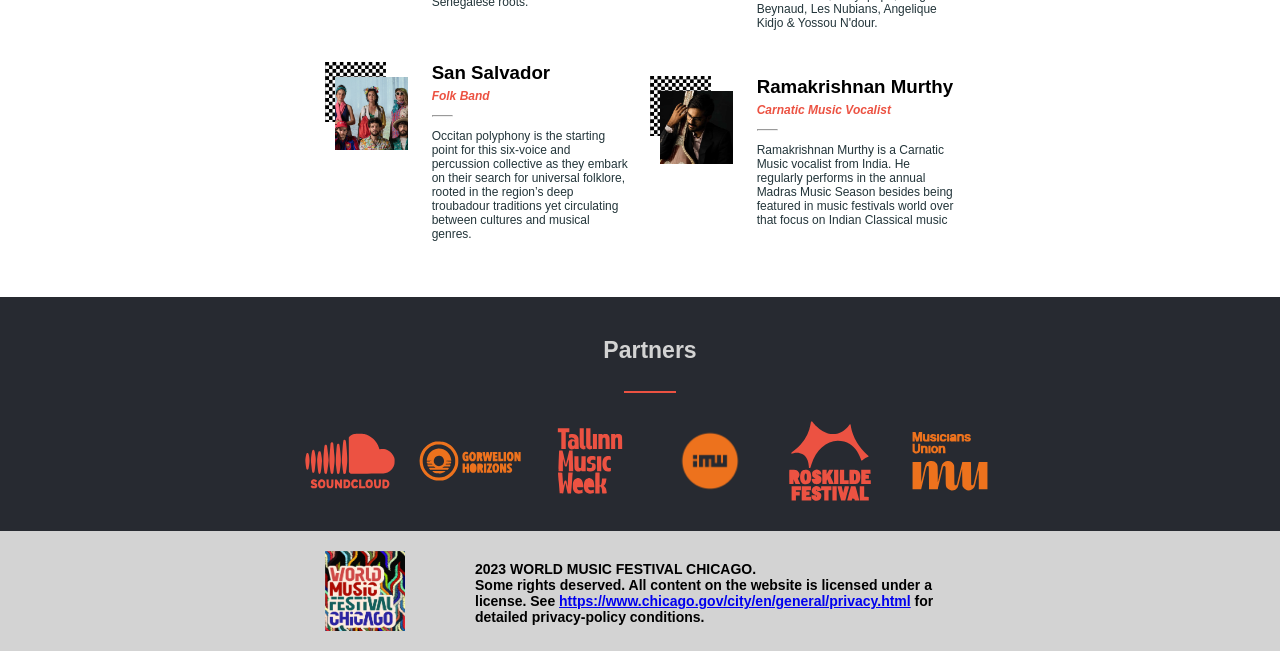
==== commit 8d08ee2a: "Update index.html" ====
--- a/index.html
+++ b/index.html
@@ -17,11 +17,11 @@
     <header class="nav-container">
         <img src="./images/mobile_menu.png" class="nav-icon" alt="Nav-bar Hamburger">
         <div class="log">
-            <span></span>
+            <div class="empty"></div>
             <div class="log-link-container">     
                 <ul>
-                    <li><a href="https://facebook.com"> <img src="images/facebook.png" alt=""></a></li>
-                    <li><a href="https://twitter.com"><img src="images/twitter.png" alt=""></a></li>
+                    <li><a href="https://facebook.com"> <img src="images/facebook.png" alt="facebook-logo"></a></li>
+                    <li><a href="https://twitter.com"><img src="images/twitter.png" alt="twitter-logo"></a></li>
                     <li><a href="#">Logout</a></li>
                     <li><a href="#">Mypage</a></li>
                     <li><a href="#">English</a></li>
@@ -77,7 +77,7 @@
         </section>
         <section class="main-program">
             <h2>Main Program</h2>
-            <img src="./images/separetor.png" class="separator" alt="">
+            <img src="./images/separetor.png" class="separator" alt="separator">
             <div class="event-container">
                 <div class="event">
                     <div class="event-details">
@@ -88,28 +88,28 @@
                 </div>
                 <div class="event">
                     <div class="event-details">
-                        <img src="./images/solo.svg" alt="" class="event-icon">
+                        <img src="./images/solo.svg" alt="image about solo performance" class="event-icon">
                         <h4>Solo Performance</h4>
                         <p>Enthralling lights dance, silence breaks, solo begins.</p>
                     </div>
                 </div>
                 <div class="event">
                     <div class="event-details">
-                        <img src="./images/conductor-1.svg" alt="" class="event-icon">
+                        <img src="./images/conductor-1.svg" alt="Orchestra Conductor" class="event-icon">
                         <h4>Grand Orchestra</h4>
                         <p>Elegant musicians gather, symphony begins grandly.</p>
                     </div>
                 </div>
                 <div class="event">
                     <div class="event-details">
-                        <img src="./images/band.svg" alt="" class="event-icon">
+                        <img src="./images/band.svg" alt="Band" class="event-icon">
                         <h4>Band Show</h4>
                         <p>Energetic lights, roaring crowd, band takes stage.</p>
                     </div>
                 </div>
                 <div class="event">
                     <div class="event-details">
-                        <img src="./images/dance.svg" alt="" class="event-icon">
+                        <img src="./images/dance.svg" alt="Dance" class="event-icon">
                         <h4>Folk Dance</h4>
                         <p>Exuberant dancers ignite the stage with energy.</p>
                     </div>
--- a/styles/desktop-styles.css
+++ b/styles/desktop-styles.css
@@ -15,8 +15,8 @@
 
   .log {
     display: flex;
-    justify-content: right;
-    height: 22px;
+    justify-content: space-between;
+    height: 25px;
     background: black;
     color: white;
     width: 100%;
@@ -24,7 +24,13 @@
   }
 
   header .nav-bar ul {
-    gap: 38px;
+    gap: 40px;
+  }
+
+  .empty {
+    margin-left: 160px;
+    width: 65px;
+    height: 65px;
   }
 
   .nav-container {
@@ -40,6 +46,16 @@
 
   header .nav-bar ul a {
     color: #868686;
+  }
+
+  .log-link-container {
+    display: flex;
+    justify-content: space-around;
+    width: 58%;
+  }
+
+  .nav-link-container {
+    display: flex;
   }
 
   .nav-container .log ul {
@@ -62,20 +78,22 @@
     justify-content: center;
     border: 4px solid #ec5242;
     padding: 10px;
+    margin-left: 40px;
   }
 
   header .nav-bar {
     display: flex;
-    align-items: center;
-    justify-content: space-around;
-    font-size: 16px;
+    justify-content: space-between;
+    align-items: center;
+    font-size: 14px;
+    width: 80%;
   }
 
   header .nav-bar img {
     display: flex;
-    margin-left: 130px;
-    width: 70px;
-    height: 70px;
+    margin-left: 160px;
+    width: 65px;
+    height: 65px;
     border-radius: 50%;
     box-shadow: 1px 2px 4px black;
   }
@@ -146,7 +164,7 @@
     align-items: center;
     justify-content: center;
     margin-top: 30px;
-    width: 65%;
+    width: 650px;
     flex-wrap: wrap;
   }
 
@@ -191,3 +209,20 @@
     margin: 8px 0;
   }
 }
+
+
+@media screen and (min-width: 1024px) {
+  .log-link-container {
+      display: flex;
+      justify-content: space-around;
+      width: 62%;
+   }
+  }
+
+  @media screen and (min-width: 1440px) {
+  .log-link-container {
+      display: flex;
+      justify-content: space-around;
+      width: 52%;
+   }
+  }
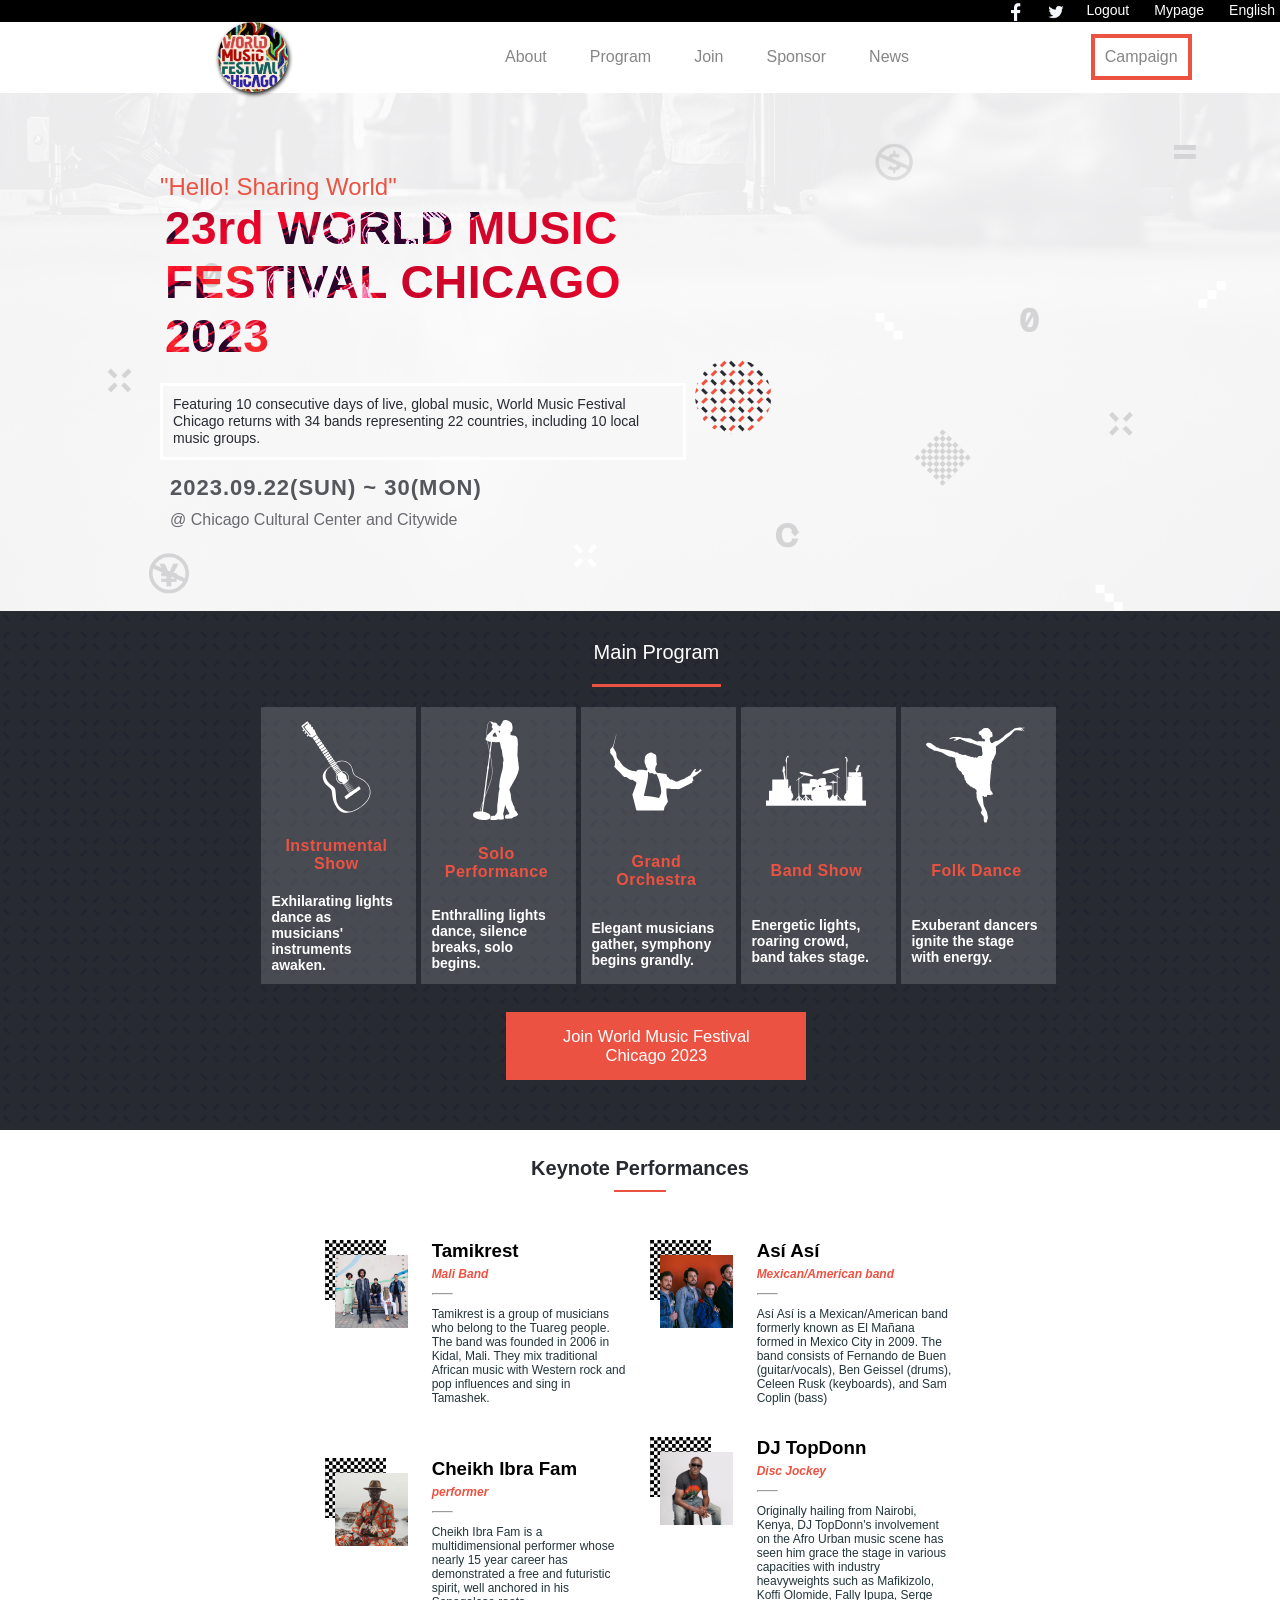
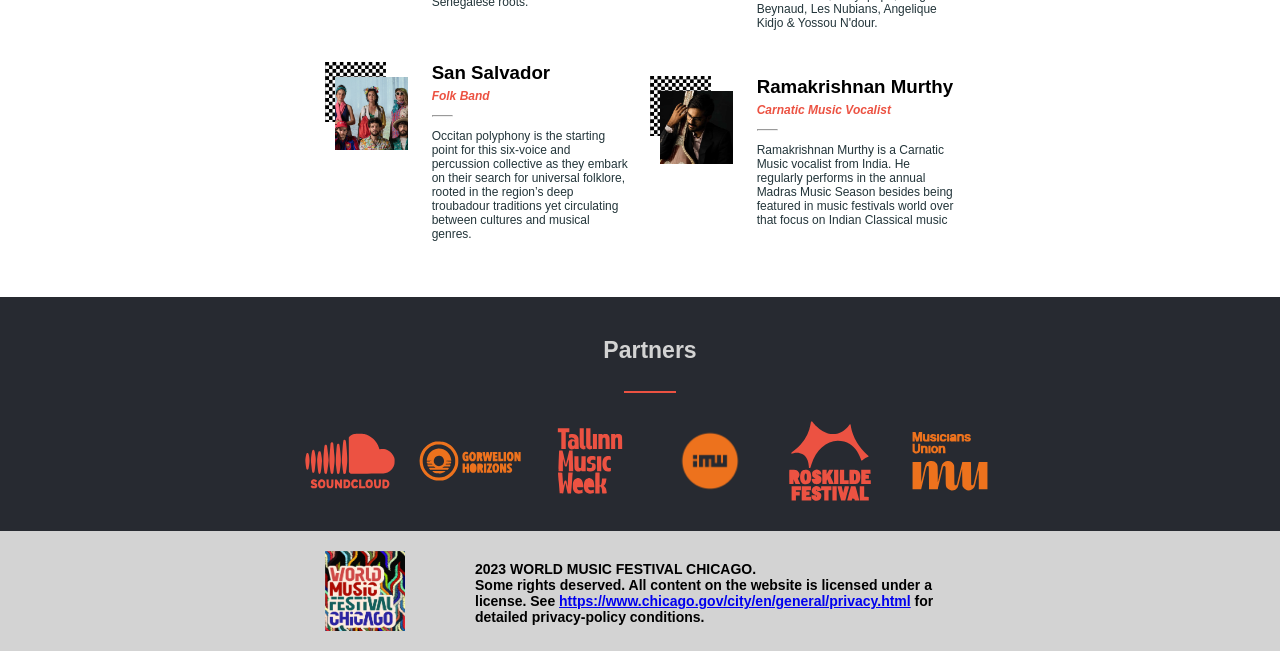
==== commit bb393cc2: "Revert "Capstone Project - World Music Festival "" ====
--- a/index.html
+++ b/index.html
@@ -17,30 +17,25 @@
     <header class="nav-container">
         <img src="./images/mobile_menu.png" class="nav-icon" alt="Nav-bar Hamburger">
         <div class="log">
-            <div class="empty"></div>
-            <div class="log-link-container">     
-                <ul>
-                    <li><a href="https://facebook.com"> <img src="images/facebook.png" alt="facebook-logo"></a></li>
-                    <li><a href="https://twitter.com"><img src="images/twitter.png" alt="twitter-logo"></a></li>
-                    <li><a href="#">Logout</a></li>
-                    <li><a href="#">Mypage</a></li>
-                    <li><a href="#">English</a></li>
-                </ul>
-            </div>
-                </div>
-                <nav class="nav-bar">
-                    <a href="index.html"><img src="images/wmflogo.jpg" alt="logo"></a>
-                    <div class="nav-link-container">
-                        <ul>
-                            <li><a href="about.html">About</a></li>
-                            <li><a href="#">Program</a></li>
-                            <li><a href="#">Join</a></li>
-                            <li><a href="#">Sponsor</a></li>
-                            <li><a href="#">News</a></li>
-                        </ul>
-                            <span class="campaign"><a href="#">Campaign</a></span>
-                    </div>
-                        </nav>
+            <ul>
+                <li><a href="https://facebook.com"> <img src="images/facebook.png" alt=""></a></li>
+                <li><a href="https://twitter.com"><img src="images/twitter.png" alt=""></a></li>
+                <li><a href="#">Logout</a></li>
+                <li><a href="#">Mypage</a></li>
+                <li><a href="#">English</a></li>
+            </ul>
+        </div>
+        <nav class="nav-bar">
+            <a href="index.html"><img src="images/wmflogo.jpg" alt="logo"></a>
+            <ul>
+                <li><a href="about.html">About</a></li>
+                <li><a href="#">Program</a></li>
+                <li><a href="#">Join</a></li>
+                <li><a href="#">Sponsor</a></li>
+                <li><a href="#">News</a></li>
+            </ul>
+            <span class="campaign"><a href="#">Campaign</a></span>
+        </nav>
     </header>
     <main>
         <div class="mobile-menu-container">
@@ -77,7 +72,7 @@
         </section>
         <section class="main-program">
             <h2>Main Program</h2>
-            <img src="./images/separetor.png" class="separator" alt="separator">
+            <img src="./images/separetor.png" class="separator" alt="">
             <div class="event-container">
                 <div class="event">
                     <div class="event-details">
@@ -88,28 +83,28 @@
                 </div>
                 <div class="event">
                     <div class="event-details">
-                        <img src="./images/solo.svg" alt="image about solo performance" class="event-icon">
+                        <img src="./images/solo.svg" alt="" class="event-icon">
                         <h4>Solo Performance</h4>
                         <p>Enthralling lights dance, silence breaks, solo begins.</p>
                     </div>
                 </div>
                 <div class="event">
                     <div class="event-details">
-                        <img src="./images/conductor-1.svg" alt="Orchestra Conductor" class="event-icon">
+                        <img src="./images/conductor-1.svg" alt="" class="event-icon">
                         <h4>Grand Orchestra</h4>
                         <p>Elegant musicians gather, symphony begins grandly.</p>
                     </div>
                 </div>
                 <div class="event">
                     <div class="event-details">
-                        <img src="./images/band.svg" alt="Band" class="event-icon">
+                        <img src="./images/band.svg" alt="" class="event-icon">
                         <h4>Band Show</h4>
                         <p>Energetic lights, roaring crowd, band takes stage.</p>
                     </div>
                 </div>
                 <div class="event">
                     <div class="event-details">
-                        <img src="./images/dance.svg" alt="Dance" class="event-icon">
+                        <img src="./images/dance.svg" alt="" class="event-icon">
                         <h4>Folk Dance</h4>
                         <p>Exuberant dancers ignite the stage with energy.</p>
                     </div>
@@ -120,6 +115,82 @@
         <section class="feature">
             <h2 class="performers-title">Keynote Performances</h2>
             <hr class="underline">
+            <div class="performer-container">  
+            <div class="performer">
+                    <div class="performer-photo-container">
+                        <img src="./images/Tamikrest.jpg" alt="performer-photo" class="performer-img">
+                    </div>
+                    <div class="performer-text-container">   
+                        <h3 class="performer-name">Tamikrest</h3>
+                        <p class="performer-type">Mali Band</p>
+                        <hr class="dash"> 
+                        <p class="performer-intro">Tamikrest is a group of musicians who belong to the Tuareg people. The band was founded in 2006 in Kidal, Mali. They mix traditional African music with Western rock and pop influences and sing in Tamashek.</p>
+                    </div> 
+                </div>
+              
+            <div class="performer">
+                    <div class="performer-photo-container">
+                        <img src="./images/AsíAsí.jpg" alt="performer-photo" class="performer-img">
+                    </div>
+                    <div class="performer-text-container">   
+                        <h3 class="performer-name">Así Así</h3>
+                        <p class="performer-type">Mexican/American band</p>
+                        <hr class="dash"> 
+                        <p class="performer-intro">Así Así is a Mexican/American band formerly known as El Mañana formed in Mexico City in 2009. The band consists of Fernando de Buen (guitar/vocals), Ben Geissel (drums), Celeen Rusk (keyboards), and Sam Coplin (bass)</p>
+                    </div> 
+                </div>
+              
+            <div class="performer">
+                    <div class="performer-photo-container">
+                        <img src="./images/CheikhIbraFam.jpg" alt="performer-photo" class="performer-img">
+                    </div>
+                    <div class="performer-text-container">   
+                        <h3 class="performer-name">Cheikh Ibra Fam</h3>
+                        <p class="performer-type">performer</p>
+                        <hr class="dash"> 
+                        <p class="performer-intro">Cheikh Ibra Fam is a multidimensional performer whose nearly 15 year career has demonstrated a free and futuristic spirit, well anchored in his Senegalese roots.</p>
+                    </div> 
+                </div>
+              
+            <div class="performer">
+                    <div class="performer-photo-container">
+                        <img src="./images/topdonn.jpg" alt="performer-photo" class="performer-img">
+                    </div>
+                    <div class="performer-text-container">   
+                        <h3 class="performer-name">DJ TopDonn</h3>
+                        <p class="performer-type">Disc Jockey</p>
+                        <hr class="dash"> 
+                        <p class="performer-intro">Originally hailing from Nairobi, Kenya, DJ TopDonn's involvement on the Afro Urban music scene has seen him grace the stage in various capacities with industry heavyweights such as Mafikizolo, Koffi Olomide, Fally Ipupa, Serge Beynaud, Les Nubians, Angelique Kidjo & Yossou N'dour.</p>
+                    </div> 
+                </div>
+              
+            <div class="performer">
+                    <div class="performer-photo-container">
+                        <img src="./images/SanSalvador.jpg" alt="performer-photo" class="performer-img">
+                    </div>
+                    <div class="performer-text-container">   
+                        <h3 class="performer-name">San Salvador</h3>
+                        <p class="performer-type">Folk Band</p>
+                        <hr class="dash"> 
+                        <p class="performer-intro">Occitan polyphony is the starting point for this six-voice and percussion collective as they embark on their search for universal folklore, rooted in the region’s deep troubadour traditions yet circulating between cultures and musical genres. </p>
+                    </div> 
+                </div>
+              
+            <div class="performer">
+                    <div class="performer-photo-container">
+                        <img src="./images/rammurthy.jpg" alt="performer-photo" class="performer-img">
+                    </div>
+                    <div class="performer-text-container">   
+                        <h3 class="performer-name">Ramakrishnan Murthy</h3>
+                        <p class="performer-type">Carnatic Music Vocalist</p>
+                        <hr class="dash"> 
+                        <p class="performer-intro">Ramakrishnan Murthy is a Carnatic Music vocalist from India. He regularly performs in the annual Madras Music Season besides being featured in music festivals world over that focus on Indian Classical music</p>
+                    </div> 
+                </div>
+            <div class="more-btn-container">
+                <button class="moreBtn">More <span class="btnIcon">^</span> </button>
+            </div>
+        </div>
     </section>
     <section class="sponsers-sect">
         <h2 class="sponsers-title">Partners</h2>
--- a/styles/home-styles.css
+++ b/styles/home-styles.css
@@ -252,7 +252,7 @@
   max-width: 190px;
 }
 
-.performer-details {
+.performer-text-container {
   display: flex;
   flex-direction: column;
   justify-content: center;
@@ -260,7 +260,7 @@
   width: 65%;
 }
 
-.performer-details h3 {
+.performer-text-container h3 {
   margin: 0;
 }
 
--- a/styles/desktop-styles.css
+++ b/styles/desktop-styles.css
@@ -15,8 +15,8 @@
 
   .log {
     display: flex;
-    justify-content: space-between;
-    height: 25px;
+    justify-content: right;
+    height: 22px;
     background: black;
     color: white;
     width: 100%;
@@ -24,13 +24,7 @@
   }
 
   header .nav-bar ul {
-    gap: 40px;
-  }
-
-  .empty {
-    margin-left: 160px;
-    width: 65px;
-    height: 65px;
+    gap: 38px;
   }
 
   .nav-container {
@@ -46,16 +40,6 @@
 
   header .nav-bar ul a {
     color: #868686;
-  }
-
-  .log-link-container {
-    display: flex;
-    justify-content: space-around;
-    width: 58%;
-  }
-
-  .nav-link-container {
-    display: flex;
   }
 
   .nav-container .log ul {
@@ -78,22 +62,20 @@
     justify-content: center;
     border: 4px solid #ec5242;
     padding: 10px;
-    margin-left: 40px;
   }
 
   header .nav-bar {
     display: flex;
-    justify-content: space-between;
     align-items: center;
-    font-size: 14px;
-    width: 80%;
+    justify-content: space-around;
+    font-size: 16px;
   }
 
   header .nav-bar img {
     display: flex;
-    margin-left: 160px;
-    width: 65px;
-    height: 65px;
+    margin-left: 130px;
+    width: 70px;
+    height: 70px;
     border-radius: 50%;
     box-shadow: 1px 2px 4px black;
   }
@@ -164,7 +146,7 @@
     align-items: center;
     justify-content: center;
     margin-top: 30px;
-    width: 650px;
+    width: 65%;
     flex-wrap: wrap;
   }
 
@@ -184,15 +166,15 @@
   .performer-container .performer:nth-child(3) {
     display: flex;
   }
-
+  
   .performer-container .performer:nth-child(4) {
     display: flex;
   }
-
+  
   .performer-container .performer:nth-child(5) {
     display: flex;
   }
-
+  
   .performer-container .performer:nth-child(6) {
     display: flex;
   }
@@ -209,20 +191,3 @@
     margin: 8px 0;
   }
 }
-
-
-@media screen and (min-width: 1024px) {
-  .log-link-container {
-      display: flex;
-      justify-content: space-around;
-      width: 62%;
-   }
-  }
-
-  @media screen and (min-width: 1440px) {
-  .log-link-container {
-      display: flex;
-      justify-content: space-around;
-      width: 52%;
-   }
-  }
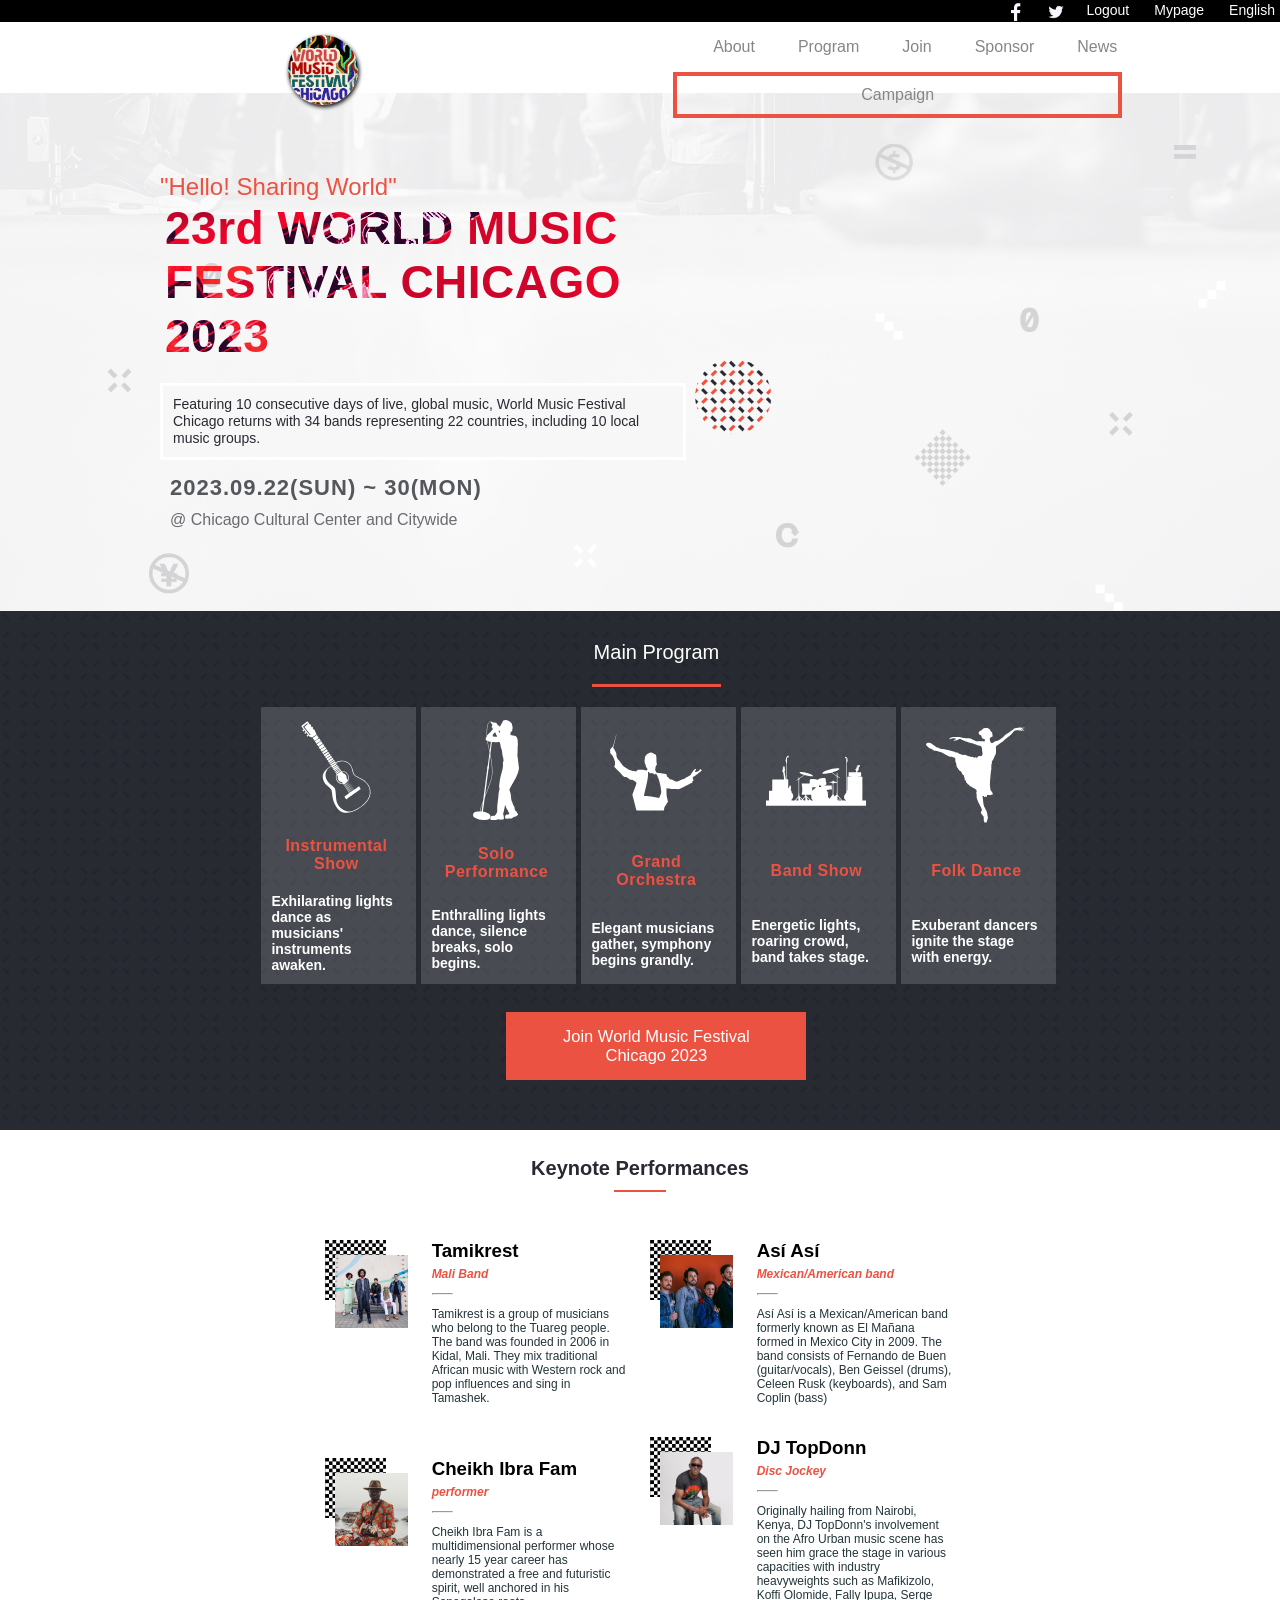
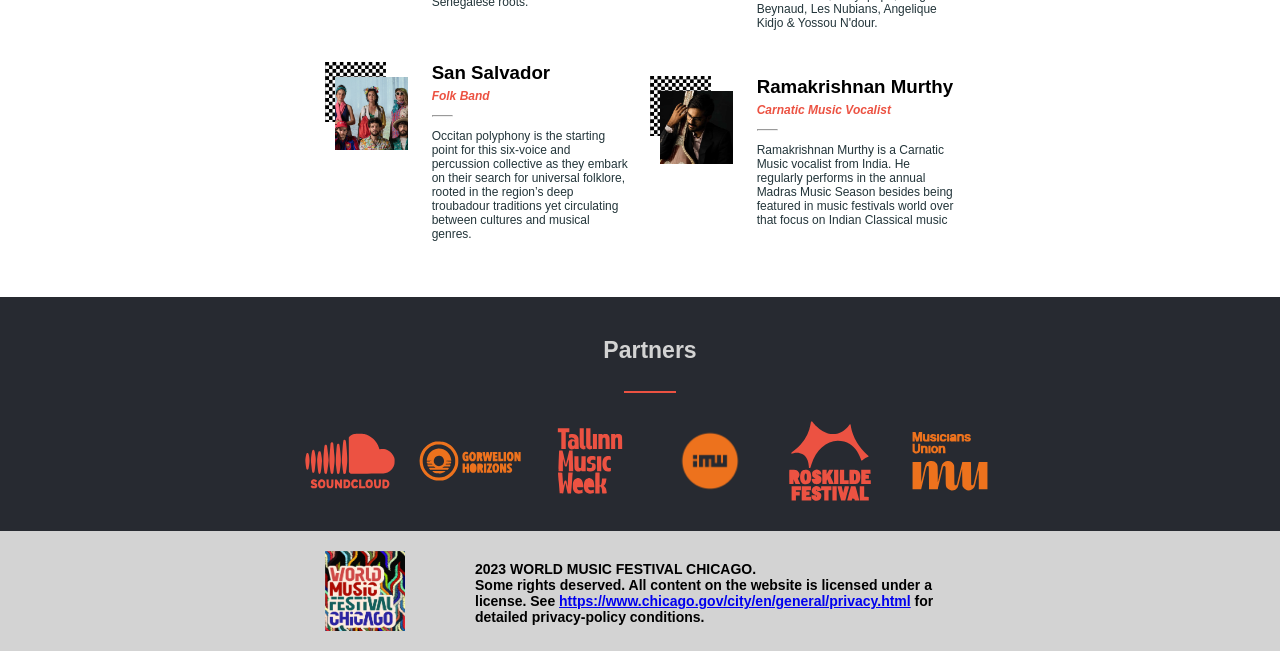
==== commit 23b5d062: "Update index.html" ====
--- a/index.html
+++ b/index.html
@@ -17,25 +17,30 @@
     <header class="nav-container">
         <img src="./images/mobile_menu.png" class="nav-icon" alt="Nav-bar Hamburger">
         <div class="log">
-            <ul>
-                <li><a href="https://facebook.com"> <img src="images/facebook.png" alt=""></a></li>
-                <li><a href="https://twitter.com"><img src="images/twitter.png" alt=""></a></li>
-                <li><a href="#">Logout</a></li>
-                <li><a href="#">Mypage</a></li>
-                <li><a href="#">English</a></li>
-            </ul>
-        </div>
-        <nav class="nav-bar">
-            <a href="index.html"><img src="images/wmflogo.jpg" alt="logo"></a>
-            <ul>
-                <li><a href="about.html">About</a></li>
-                <li><a href="#">Program</a></li>
-                <li><a href="#">Join</a></li>
-                <li><a href="#">Sponsor</a></li>
-                <li><a href="#">News</a></li>
-            </ul>
-            <span class="campaign"><a href="#">Campaign</a></span>
-        </nav>
+            <span></span>
+            <div class="log-link-container">     
+                <ul>
+                    <li><a href="https://facebook.com"> <img src="images/facebook.png" alt=""></a></li>
+                    <li><a href="https://twitter.com"><img src="images/twitter.png" alt=""></a></li>
+                    <li><a href="#">Logout</a></li>
+                    <li><a href="#">Mypage</a></li>
+                    <li><a href="#">English</a></li>
+                </ul>
+            </div>
+        </div>
+            <nav class="nav-bar">
+                <a href="index.html"><img src="images/wmflogo.jpg" alt="logo"></a>
+                <div class="nav-link-container">
+                    <ul>
+                        <li><a href="about.html">About</a></li>
+                        <li><a href="#">Program</a></li>
+                        <li><a href="#">Join</a></li>
+                        <li><a href="#">Sponsor</a></li>
+                        <li><a href="#">News</a></li>
+                    </ul>
+                        <span class="campaign"><a href="#">Campaign</a></span>
+                </div>
+            </nav>
     </header>
     <main>
         <div class="mobile-menu-container">
--- a/styles/desktop-styles.css
+++ b/styles/desktop-styles.css
@@ -166,15 +166,15 @@
   .performer-container .performer:nth-child(3) {
     display: flex;
   }
-  
+
   .performer-container .performer:nth-child(4) {
     display: flex;
   }
-  
+
   .performer-container .performer:nth-child(5) {
     display: flex;
   }
-  
+
   .performer-container .performer:nth-child(6) {
     display: flex;
   }
